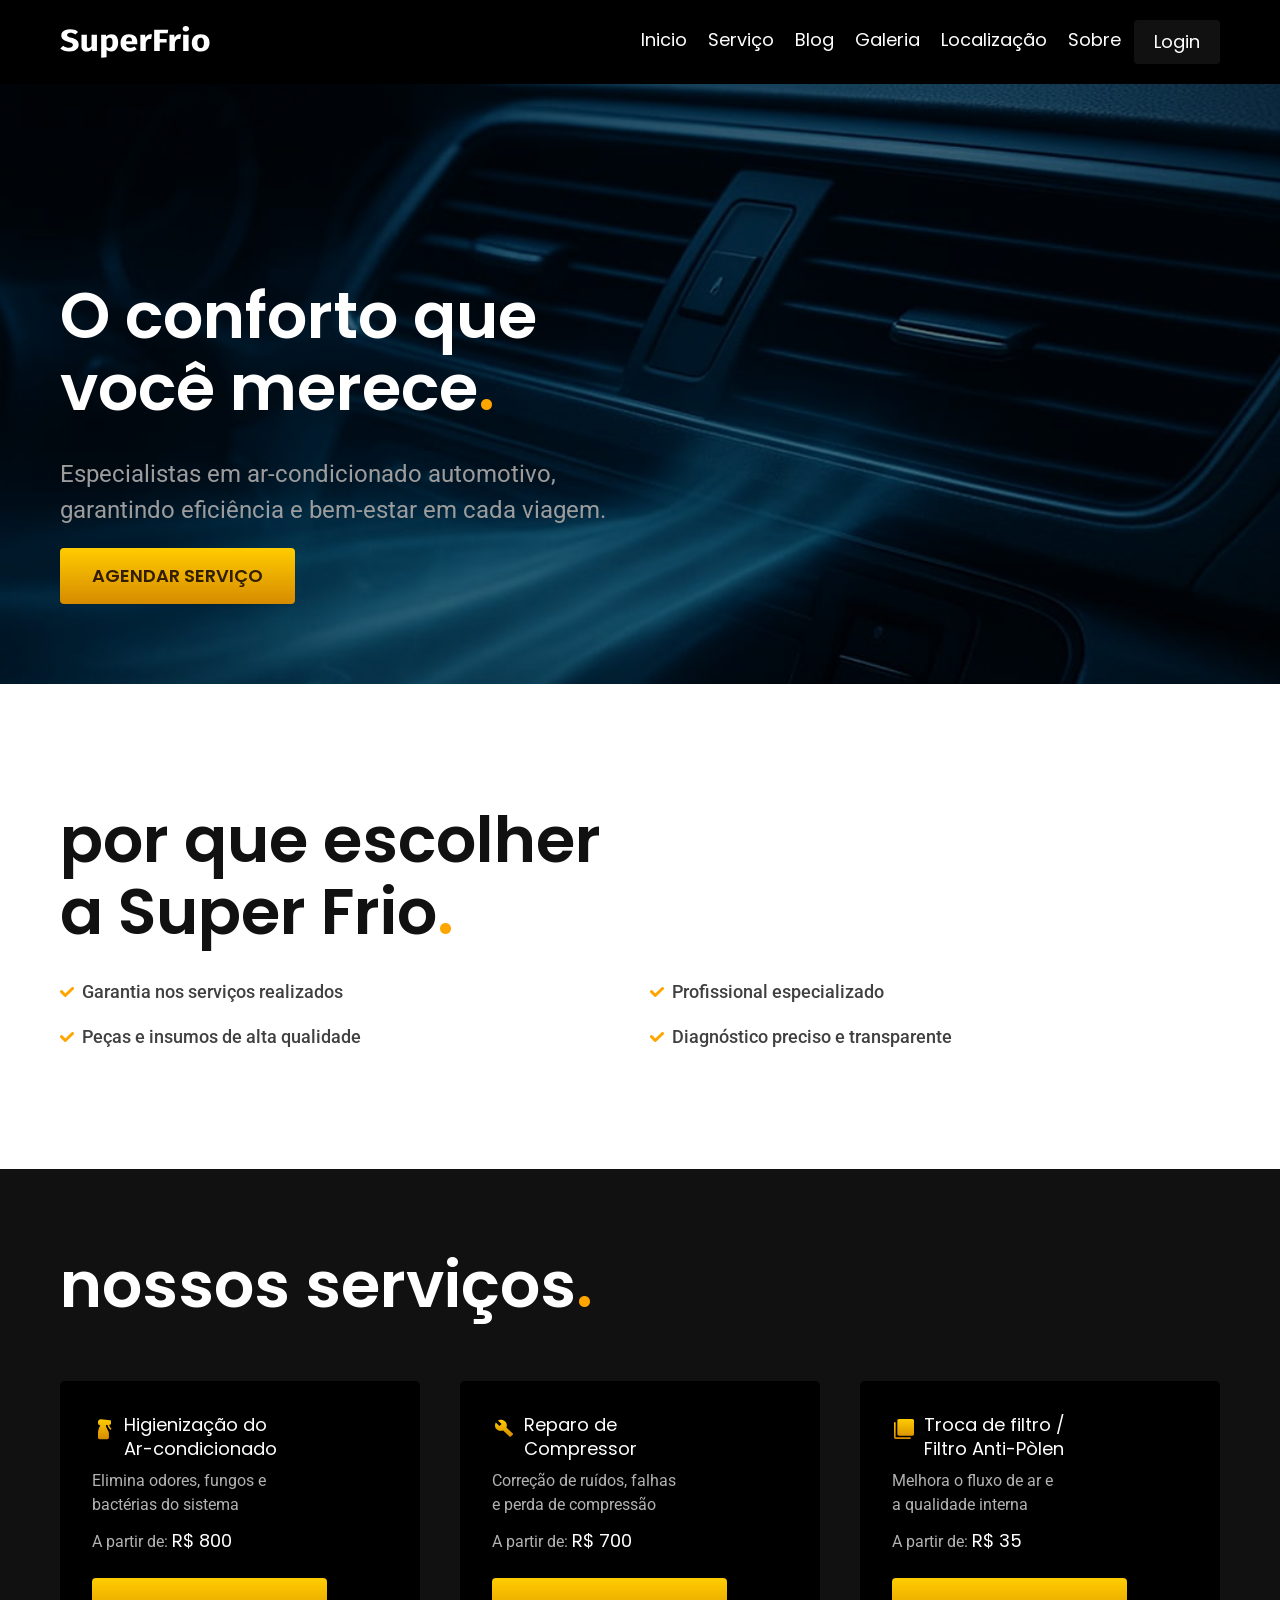
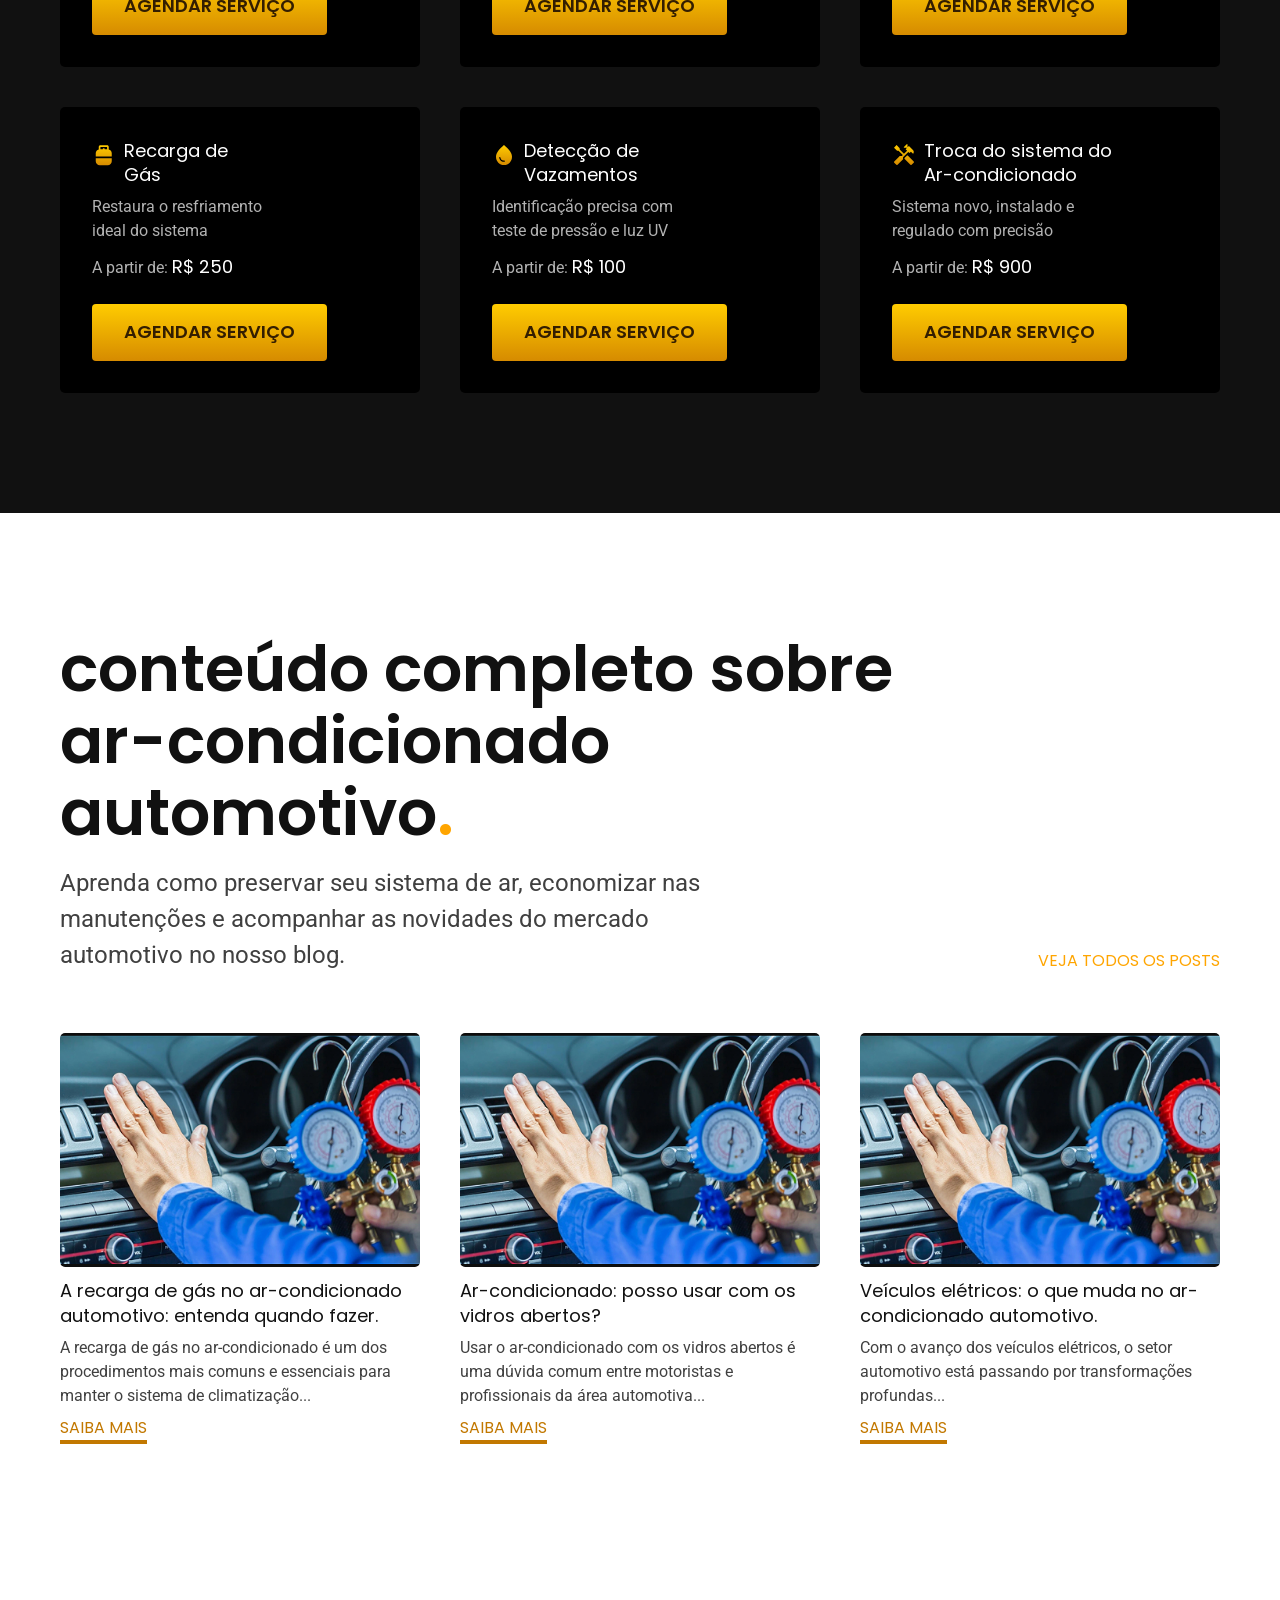
==== index.html @ 693c2d56 "Blog: ajusta layout, destaque e responsividade" ====
<!doctype html>
<html lang="pt-br">
  <head>
    <meta charset="UTF-8" />
    <meta name="viewport" content="width=device-width, initial-scale=1.0" />
    <title>Super Frio</title>
    <meta
      name="description"
      content="Super Frio é especializada em ar-condicionado automotivo em Bacabal. Recarga de gás, manutenção e diagnóstico completo com qualidade e confiança."
    />
    <link rel="stylesheet" href="./css/styles.css" />
    <link rel="preconnect" href="https://fonts.googleapis.com" />
    <link rel="preconnect" href="https://fonts.gstatic.com" crossorigin />
    <link
      href="https://fonts.googleapis.com/css2?family=Poppins:wght@400;600&family=Roboto:ital,wght@0,100..900;1,100..900&display=swap"
      rel="stylesheet"
    />
  </head>
  <body>
    <header class="header-bg">
      <div class="header container">
        <nav class="header-nav" aria-label="primaria">
          <a href="./">
            <img src="./img//icones/SuperFrio.svg" alt="Logo" />
          </a>
          <div class="header-container">
            <button
              id="btnMenu"
              aria-controls="menu"
              aria-expanded="false"
              aria-haspopup="true"
              aria-label="Abrir Menu"
              class="mobileButton cor-0"
            >
              Menu
            </button>
            <ul id="menu" class="header-menu font-1-m cor-0">
              <li><a href="./">Inicio</a></li>
              <li><a href="./servicos.html">Serviço</a></li>
              <li><a href="./blog.html">Blog</a></li>
              <li><a href="./galeria.html">Galeria</a></li>
              <li><a href="./localizacao.html">Localização</a></li>
              <li><a href="./sobre.html">Sobre</a></li>
              <li><a href="./login.html">Login</a></li>
            </ul>
          </div>
        </nav>
      </div>
    </header>

    <main>
      <section class="introducao-bg">
        <div class="introducao container">
          <div class="introducao-conteudo">
            <h1 class="font-1-xxl cor-0">
              O conforto que você merece<span class="cor-p1">.</span>
            </h1>
            <p class="font-2-l cor-6">
              Especialistas em ar-condicionado automotivo, garantindo eficiência
              e bem-estar em cada viagem.
            </p>
            <a class="botao" href="#">Agendar Serviço</a>
          </div>
        </div>
      </section>

      <section class="beneficios-bg" aria-labelledby="beneficios-titulo">
        <div class="beneficios container">
          <div class="titulo-container">
            <h2 id="beneficios-titulo" class="font-1-xxl">
              por que escolher <br />
              a Super Frio<span class="cor-p1">.</span>
            </h2>
          </div>
          <div class="beneficios-container">
            <ul class="beneficios-item font-2-m cor-9">
              <li>Garantia nos serviços realizados</li>
              <li>Profissional especializado</li>
              <li>Peças e insumos de alta qualidade</li>
              <li>Diagnóstico preciso e transparente</li>
            </ul>
          </div>
        </div>
      </section>

      <section class="servico-bg" aria-labelledby="servicos-titulo">
        <div class="container">
          <div class="titulo">
            <h2 id="servicos-titulo" class="font-1-xxl cor-0">
              nossos serviços<span class="cor-p1">.</span>
            </h2>
          </div>
        </div>
        <div class="servico container">
          <article class="servico-item">
            <div class="servico-intro">
              <img
                src="./img//icones/higiene.svg"
                alt="Ícone de Higienização do ar-condicionado"
              />
              <h3 class="font-1-m cor-0">
                Higienização do <br />Ar-condicionado
              </h3>
            </div>
            <ul class="font-2-s cor-5">
              <li>Elimina odores, fungos e <br />bactérias do sistema</li>
              <li>A partir de: <span class="font-1-m cor-0">R$ 800</span></li>
            </ul>
            <a class="botao" href="#">Agendar Serviço</a>
          </article>

          <article class="servico-item">
            <div class="servico-intro">
              <img
                src="./img//icones/reparo.svg"
                alt="Ícone de reparo do ar-condicionado "
              />
              <h3 class="font-1-m cor-0">Reparo de <br />Compressor</h3>
            </div>
            <ul class="font-2-s cor-5">
              <li>Correção de ruídos, falhas <br />e perda de compressão</li>
              <li>A partir de: <span class="font-1-m cor-0">R$ 700</span></li>
            </ul>
            <a class="botao" href="#">Agendar Serviço</a>
          </article>

          <article class="servico-item">
            <div class="servico-intro">
              <img
                src="./img//icones/filtro.svg"
                alt="Ícone troca de filtro do ar-condicionado"
              />
              <h3 class="font-1-m cor-0">
                Troca de filtro / <br />Filtro Anti-Pòlen
              </h3>
            </div>
            <ul class="font-2-s cor-5">
              <li>Melhora o fluxo de ar e <br />a qualidade interna</li>
              <li>A partir de: <span class="font-1-m cor-0">R$ 35</span></li>
            </ul>
            <a class="botao" href="#">Agendar Serviço</a>
          </article>

          <article class="servico-item">
            <div class="servico-intro">
              <img
                src="./img//icones/gas.svg"
                alt="Ícone de recarga do ar-condicionado"
              />
              <h3 class="font-1-m cor-0">Recarga de <br />Gás</h3>
            </div>
            <ul class="font-2-s cor-5">
              <li>Restaura o resfriamento <br />ideal do sistema</li>
              <li>A partir de: <span class="font-1-m cor-0">R$ 250</span></li>
            </ul>
            <a class="botao" href="#">Agendar Serviço</a>
          </article>

          <article class="servico-item">
            <div class="servico-intro">
              <img
                src="./img//icones/contraste.svg"
                alt="Ícone detecção de vazamentos do ar-condicionado"
              />
              <h3 class="font-1-m cor-0">Detecção de <br />Vazamentos</h3>
            </div>
            <ul class="font-2-s cor-5">
              <li>Identificação precisa com <br />teste de pressão e luz UV</li>
              <li>A partir de: <span class="font-1-m cor-0">R$ 100</span></li>
            </ul>
            <a class="botao" href="#">Agendar Serviço</a>
          </article>

          <article class="servico-item">
            <div class="servico-intro">
              <img
                src="./img//icones/sistema.svg"
                alt="Ícone troca de sistema do ar-condicionado"
              />
              <h3 class="font-1-m cor-0">
                Troca do sistema do <br />Ar-condicionado
              </h3>
            </div>
            <ul class="font-2-s cor-5">
              <li>Sistema novo, instalado e <br />regulado com precisão</li>
              <li>A partir de: <span class="font-1-m cor-0">R$ 900</span></li>
            </ul>
            <a class="botao" href="#">Agendar Serviço</a>
          </article>
        </div>
      </section>

      <section class="blog-bg">
        <div class="blog container">
          <header class="blog-header">
            <div>
              <h2 class="font-1-xxl">
                conteúdo completo sobre <br />
                ar-condicionado automotivo<span class="cor-p1">.</span>
              </h2>
              <p class="font-2-l cor-9">
                Aprenda como preservar seu sistema de ar, economizar nas
                manutenções e acompanhar as novidades do mercado automotivo no
                nosso blog.
              </p>
            </div>
            <a href="./blog.html" class="font-1-s blog-link cor-p1">
              veja todos os posts
            </a>
          </header>

          <div class="blog-lista">
            <article class="blog-item">
              <img
                src="./img//recarga-gas.jpg"
                alt="Recarga de gás no ar-condicionado automotivo"
              />
              <div class="blog-item-conteudo">
                <h3 class="font-1-m">
                  A recarga de gás no ar-condicionado automotivo: entenda quando
                  fazer.
                </h3>
                <p class="font-2-s cor-9">
                  A recarga de gás no ar-condicionado é um dos procedimentos
                  mais comuns e essenciais para manter o sistema de
                  climatização...
                </p>
                <a href="#" class="blog-saiba link">Saiba mais</a>
              </div>
            </article>

            <article class="blog-item">
              <img
                src="./img//recarga-gas.jpg"
                alt="Recarga de gás no ar-condicionado automotivo"
              />
              <div class="blog-item-conteudo">
                <h3 class="font-1-m">
                  Ar-condicionado: posso usar com os vidros abertos?
                </h3>
                <p class="font-2-s cor-9">
                  Usar o ar-condicionado com os vidros abertos é uma dúvida
                  comum entre motoristas e profissionais da área automotiva...
                </p>
                <a href="#" class="blog-saiba link">Saiba mais</a>
              </div>
            </article>
            <article class="blog-item blog-item-destaque">
              <img
                src="./img//recarga-gas.jpg"
                alt="Recarga de gás no ar-condicionado automotivo"
              />
              <div class="blog-item-conteudo">
                <h3 class="font-1-m">
                  Veículos elétricos: o que muda no ar-condicionado automotivo.
                </h3>
                <p class="font-2-s cor-9">
                  Com o avanço dos veículos elétricos, o setor automotivo está
                  passando por transformações profundas...
                </p>
                <a href="#" class="blog-saiba link">Saiba mais</a>
              </div>
            </article>
          </div>
        </div>
      </section>
    </main>

    <script src="./js/script.js"></script>
  </body>
</html>
---- css/styles.css ----
@import "./global/global.css";
@import "./utilidades/tipografia.css";
@import "./utilidades/cores.css";

@import "./global/header.css";

/* Utilidades */
@import "./utilidades/componentes.css";

/* Hone */
@import "./home/introducao.css";
@import "./home/beneficios.css";
@import "./home/servicos.css";
@import "./home/blog.css";
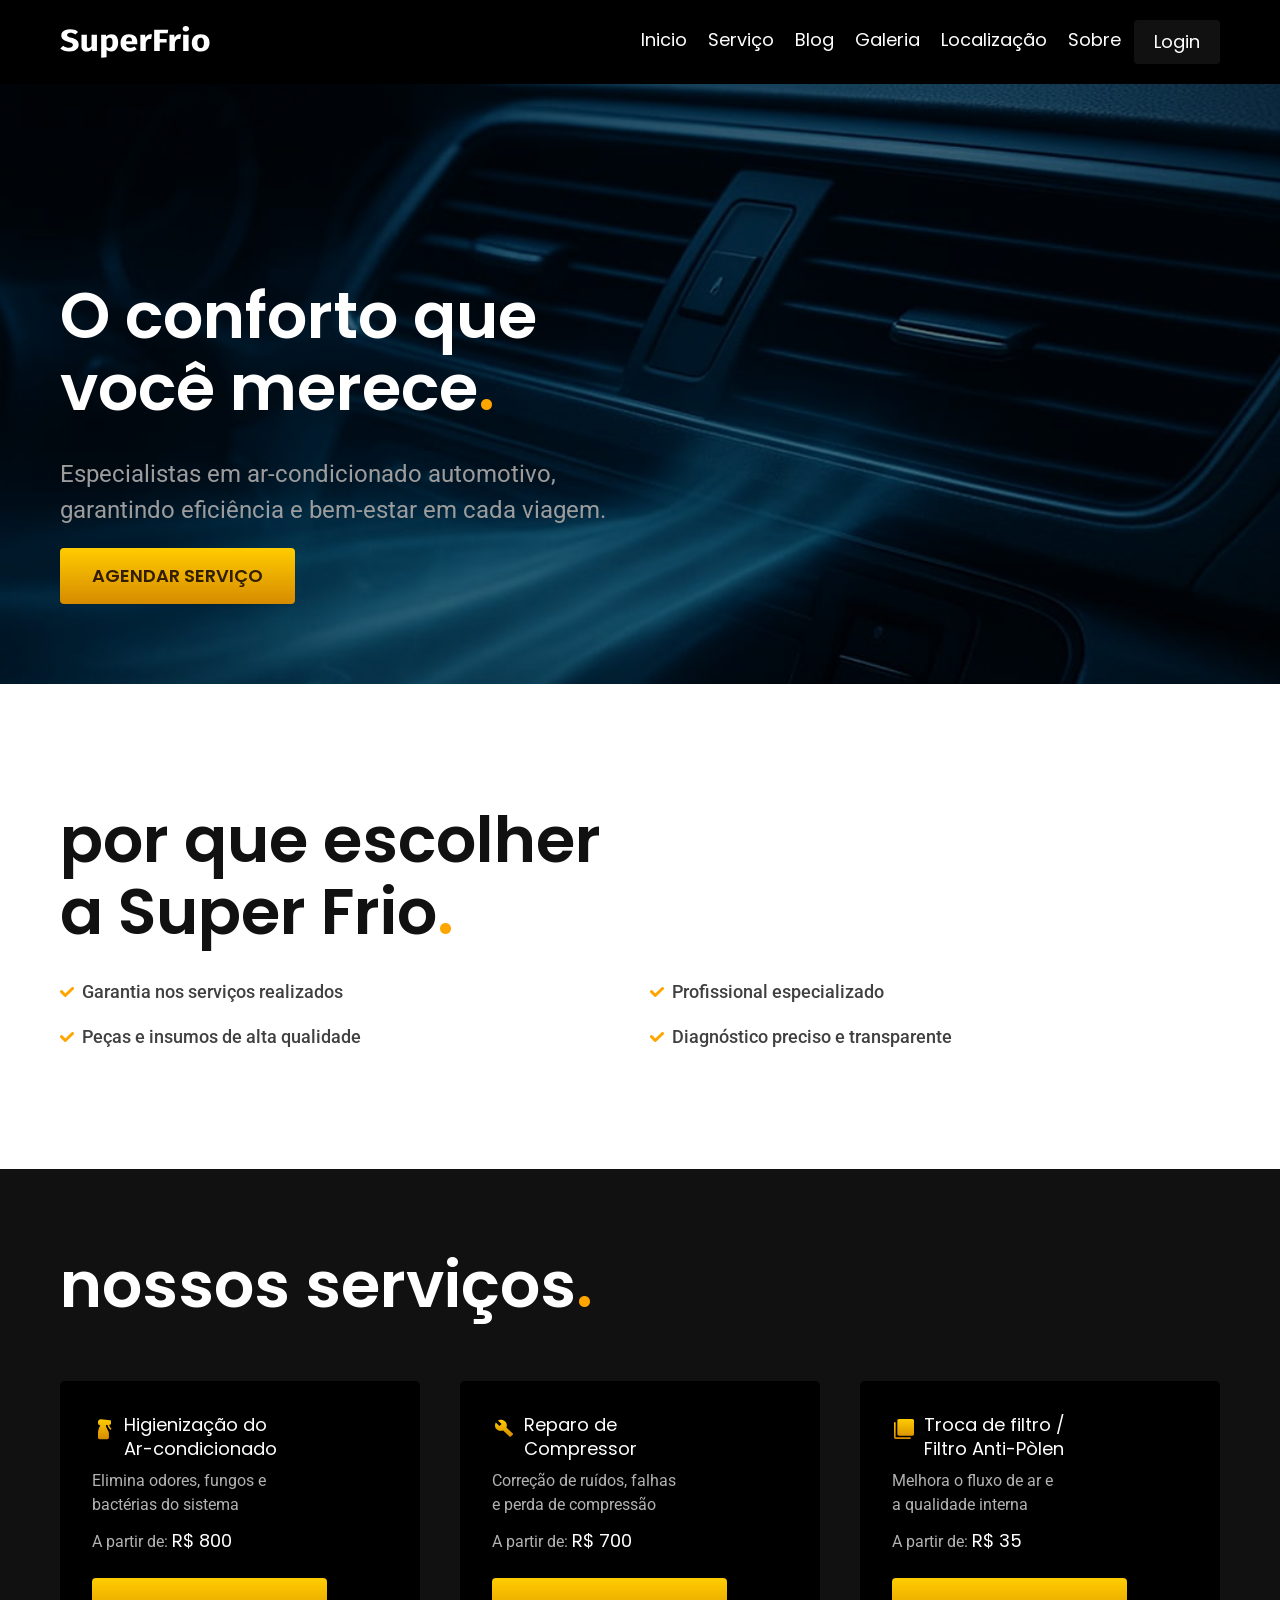
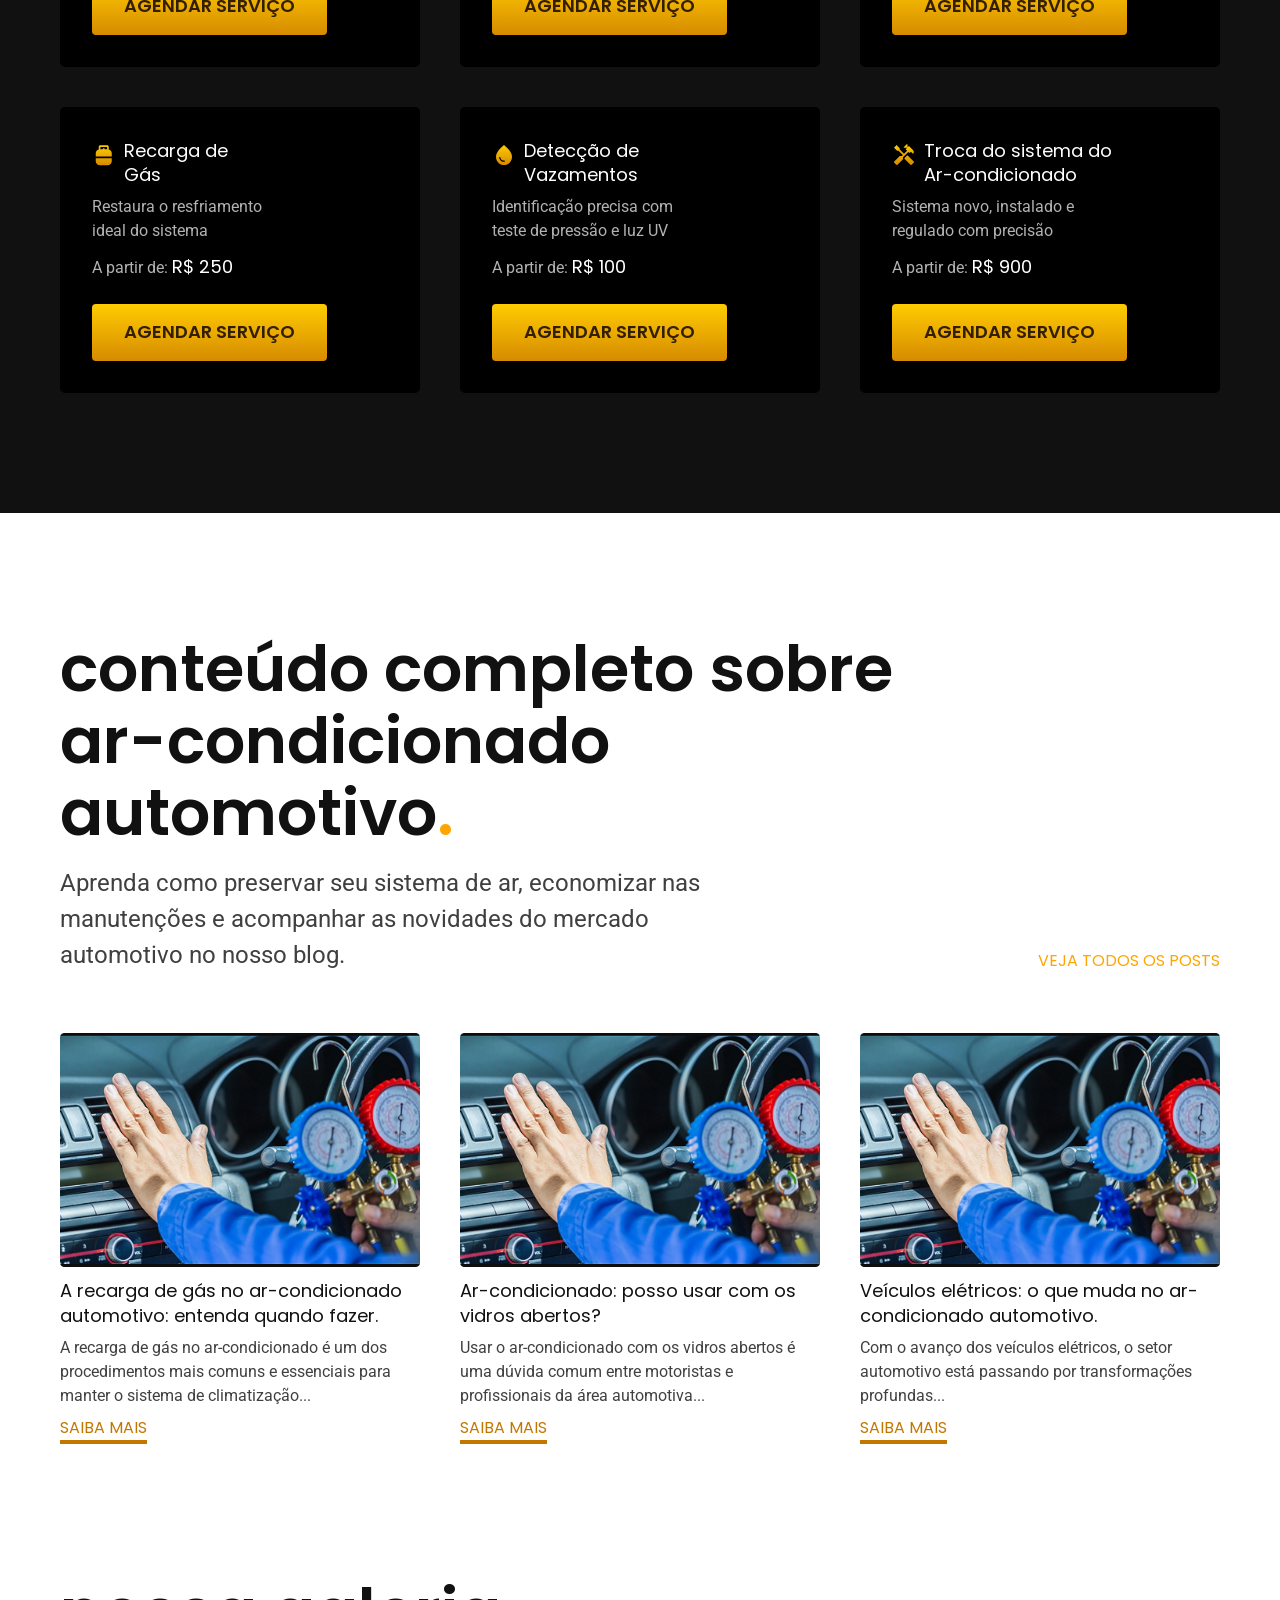
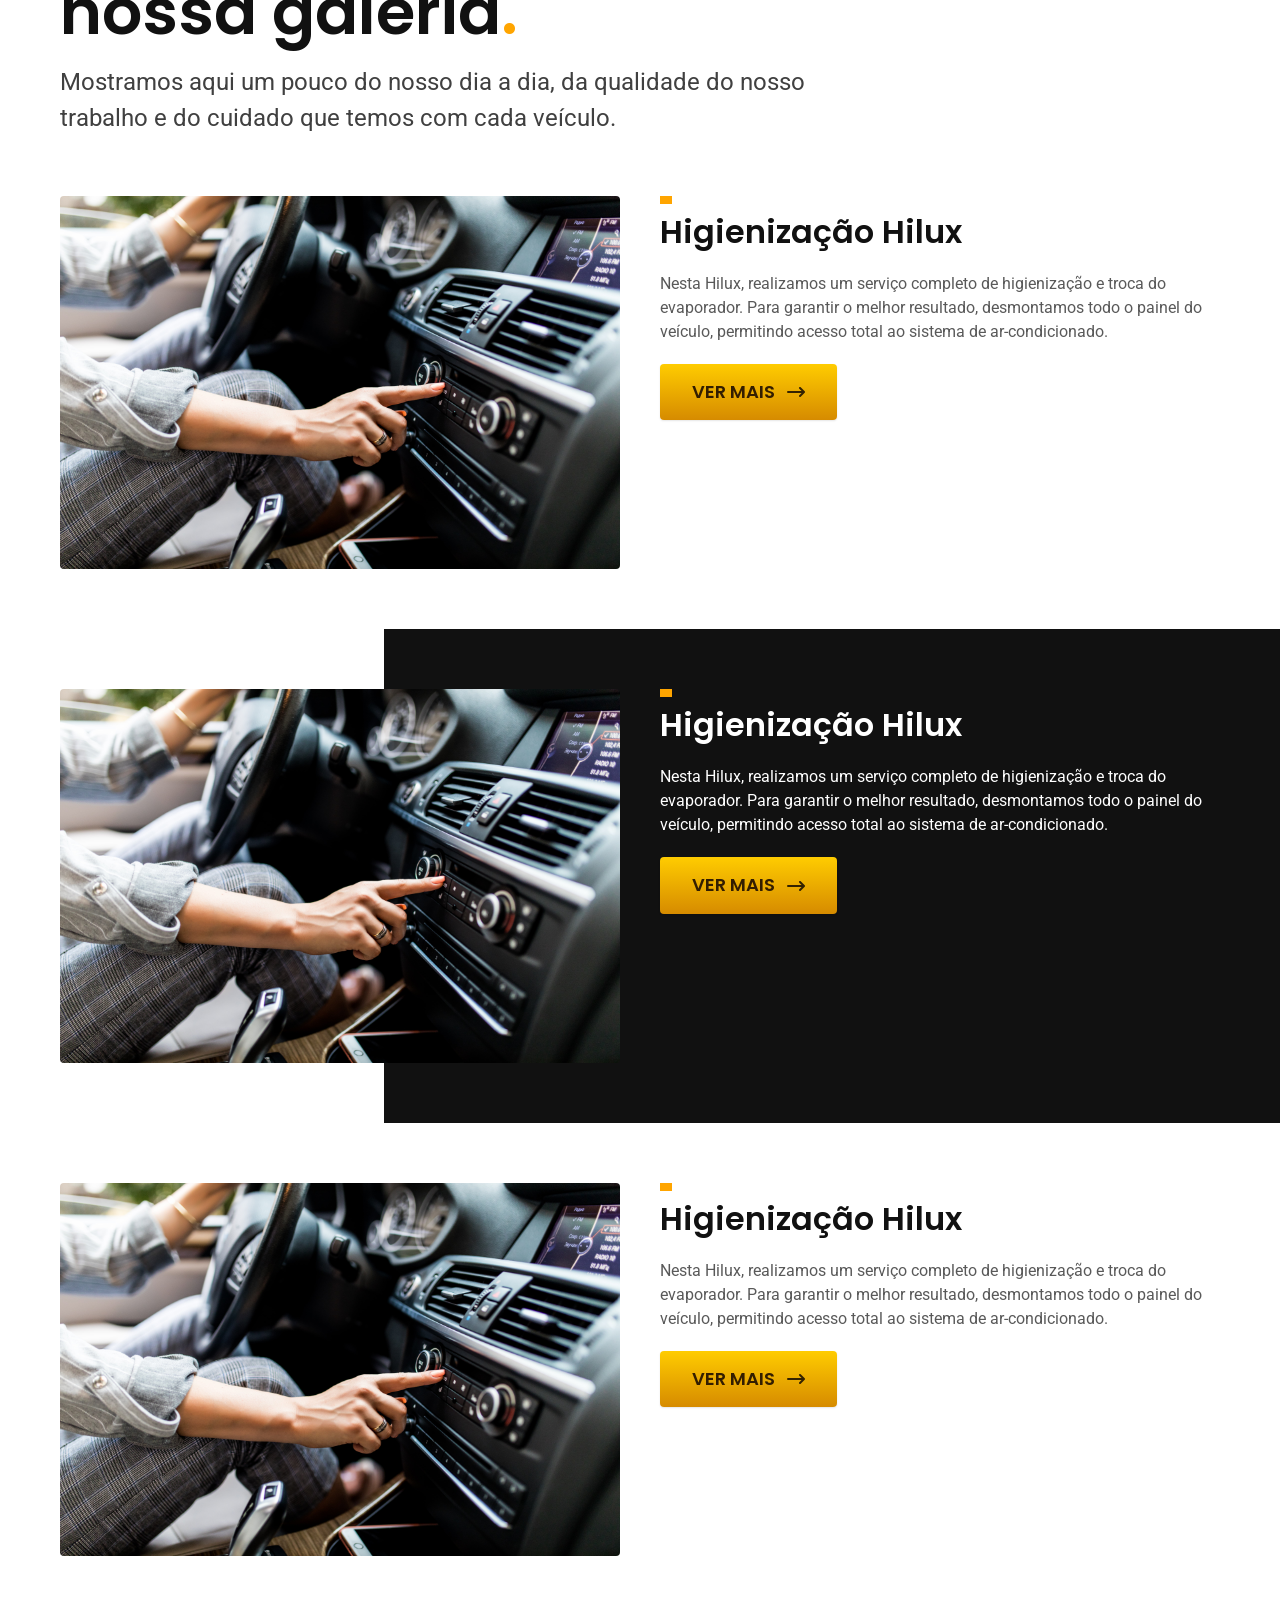
==== commit 2c97c041: "Refatura estilos globais e adiciona galeria com imagens" ====
--- a/index.html
+++ b/index.html
@@ -190,11 +190,11 @@
         </div>
       </section>
 
-      <section class="blog-bg">
+      <section class="blog-bg" aria-labelledby="blog-titulo">
         <div class="blog container">
           <header class="blog-header">
             <div>
-              <h2 class="font-1-xxl">
+              <h2 id="blog-titulo" class="font-1-xxl">
                 conteúdo completo sobre <br />
                 ar-condicionado automotivo<span class="cor-p1">.</span>
               </h2>
@@ -264,6 +264,74 @@
           </div>
         </div>
       </section>
+
+      <section aria-labelledby="galeria-titulo">
+        <header class="galeria-header container">
+          <div>
+            <h1 id="galeria-titulo" class="font-1-xxl">
+              nossa galeria<pan class="cor-p1">.</pan>
+            </h1>
+            <p class="font-2-l cor-9">
+              Mostramos aqui um pouco do nosso dia a dia, da qualidade do nosso
+              <br />
+              trabalho e do cuidado que temos com cada veículo.
+            </p>
+          </div>
+        </header>
+
+        <div class="galeria container">
+          <div class="galeria-imagem">
+            <img src="./img/painel.jpg" alt="" />
+          </div>
+
+          <div class="galeria-conteudo">
+            <h2 class="font-1-xl">Higienização Hilux</h2>
+            <p class="font-2-s cor-8">
+              Nesta Hilux, realizamos um serviço completo de higienização e
+              troca do evaporador. Para garantir o melhor resultado, desmontamos
+              todo o painel do veículo, permitindo acesso total ao sistema de
+              ar-condicionado.
+            </p>
+            <a href="./galeria-fotos" class="botao seta">ver mais</a>
+          </div>
+        </div>
+
+        <div class="galeria-bg">
+          <div class="galeria container">
+            <div class="galeria-imagem">
+              <img src="./img/painel.jpg" alt="" />
+            </div>
+
+            <div class="galeria-conteudo">
+              <h2 class="font-1-xl cor-0">Higienização Hilux</h2>
+              <p class="font-2-s cor-0">
+                Nesta Hilux, realizamos um serviço completo de higienização e
+                troca do evaporador. Para garantir o melhor resultado,
+                desmontamos todo o painel do veículo, permitindo acesso total ao
+                sistema de ar-condicionado.
+              </p>
+              <a href="./galeria-fotos" class="botao seta">ver mais</a>
+            </div>
+          </div>
+        </div>
+
+        <div class="galeria container">
+          <div class="galeria-imagem">
+            <img src="./img/painel.jpg" alt="" />
+          </div>
+
+          <div class="galeria-conteudo">
+            <h2 class="font-1-xl">Higienização Hilux</h2>
+            <p class="font-2-s cor-8">
+              Nesta Hilux, realizamos um serviço completo de higienização e
+              troca do evaporador. Para garantir o melhor resultado, desmontamos
+              todo o painel do veículo, permitindo acesso total ao sistema de
+              ar-condicionado.
+            </p>
+            <a href="./galeria-fotos" class="botao seta">ver mais</a>
+          </div>
+        </div>
+      </section>
     </main>
 
     <script src="./js/script.js"></script>
--- a/css/styles.css
+++ b/css/styles.css
@@ -12,3 +12,4 @@
 @import "./home/beneficios.css";
 @import "./home/servicos.css";
 @import "./home/blog.css";
+@import "./home/galeria.css";
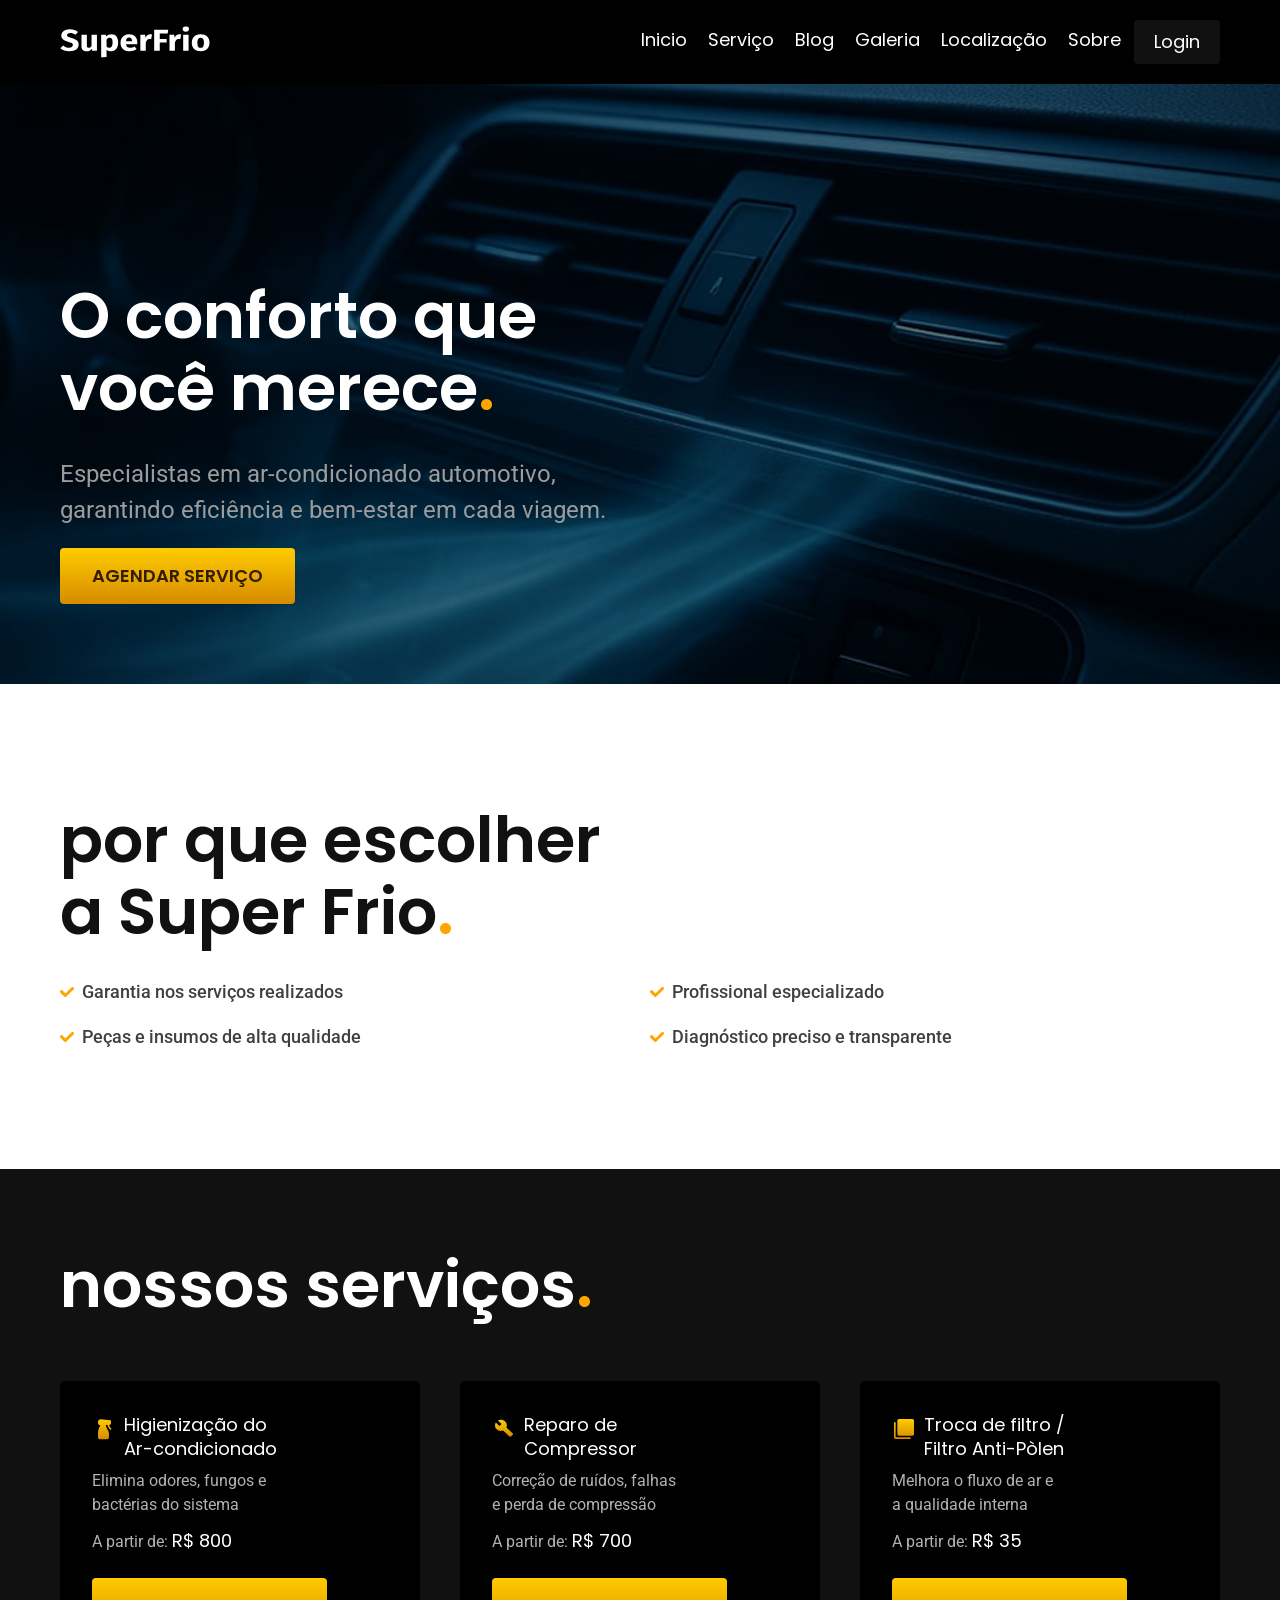
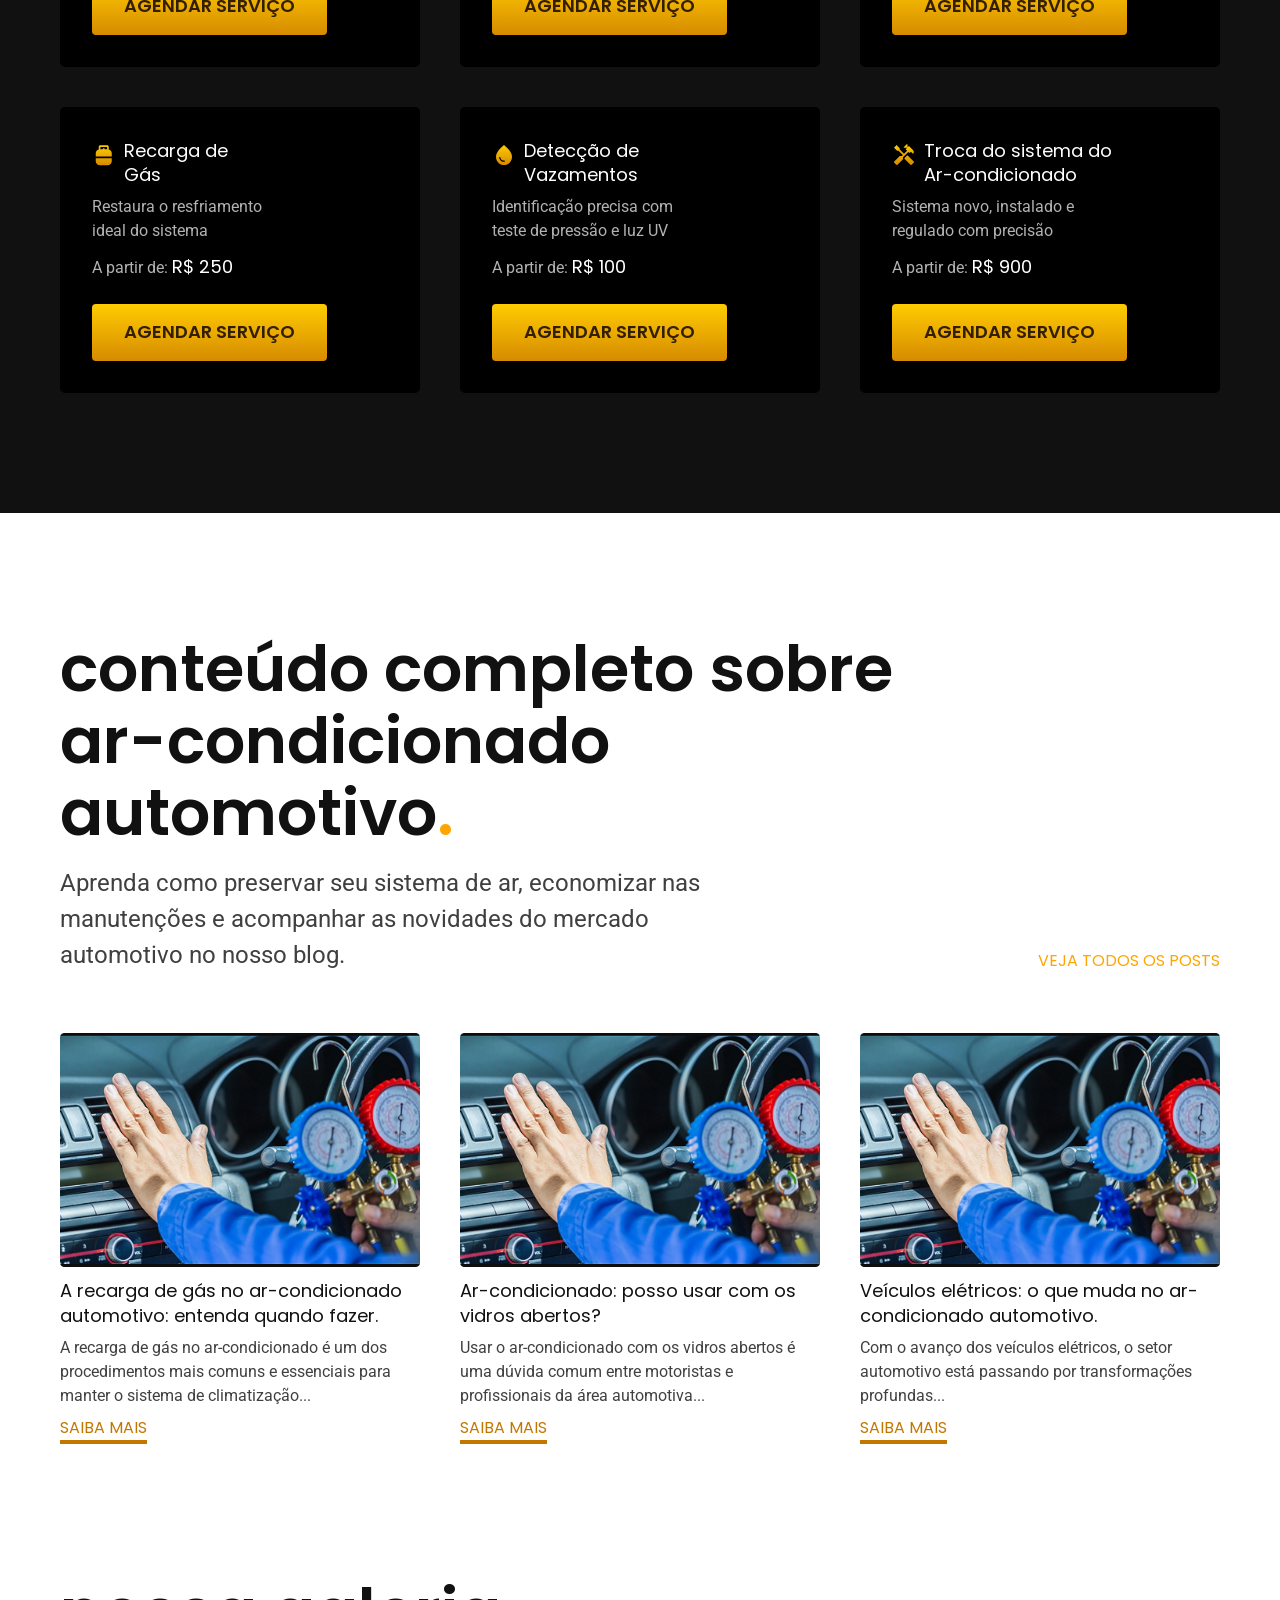
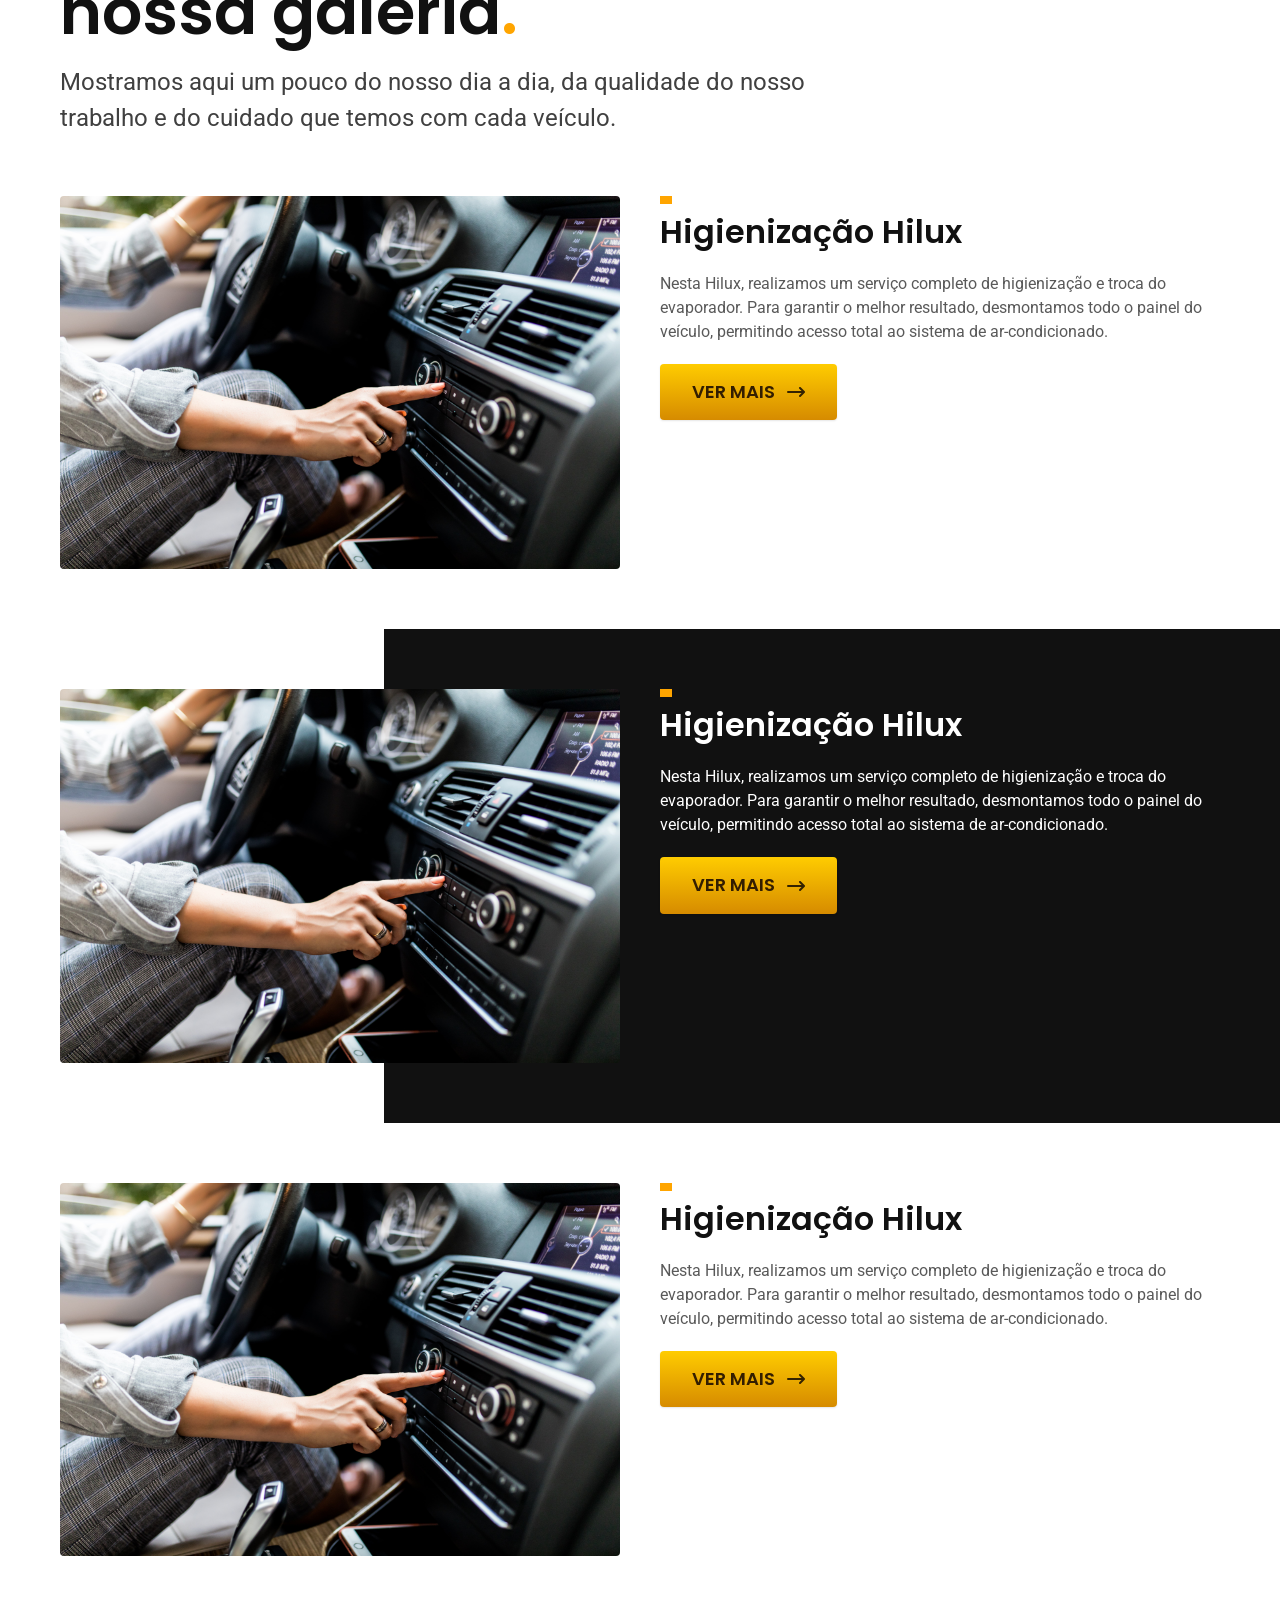
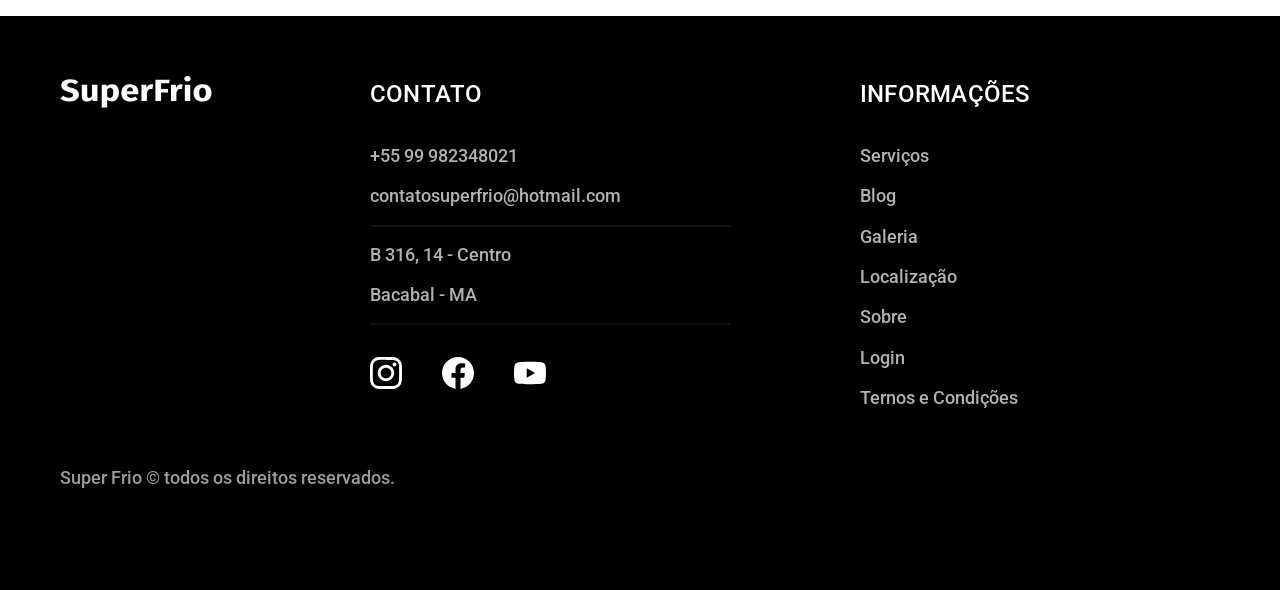
==== commit 11496edf: "Adiciona footer e atualiza icones e estilos" ====
--- a/index.html
+++ b/index.html
@@ -21,7 +21,7 @@
       <div class="header container">
         <nav class="header-nav" aria-label="primaria">
           <a href="./">
-            <img src="./img//icones/SuperFrio.svg" alt="Logo" />
+            <img src="./img/SuperFrio.svg" width="152" height="32" alt="Logo" />
           </a>
           <div class="header-container">
             <button
@@ -334,6 +334,70 @@
       </section>
     </main>
 
+    <footer class="footer-bg">
+      <div class="footer container">
+        <img
+          src="./img/SuperFrio.svg"
+          width="152"
+          height="32"
+          alt="Super Frio"
+        />
+        <div class="footer-contato">
+          <h3 class="font-2-l-b cor-0">Contato</h3>
+          <ul class="font-2-m cor-5">
+            <li><a href="tel:+55 99 982348021">+55 99 982348021</a></li>
+            <li>
+              <a href="mailto:contatosuperfrio@hotmail.com"
+                >contatosuperfrio@hotmail.com</a
+              >
+            </li>
+            <li>B 316, 14 - Centro</li>
+            <li>Bacabal - MA</li>
+          </ul>
+
+          <div class="footer-redes">
+            <a href="./">
+              <img
+                src="./img/icones/instagram.svg"
+                width="32"
+                height="32"
+                alt="Instagram"
+            /></a>
+            <a href="./">
+              <img
+                src="./img/icones/facebook.svg"
+                width="32"
+                height="32"
+                alt="Facebook"
+            /></a>
+            <a href="./">
+              <img
+                src="./img/icones/youtube.svg"
+                width="32"
+                height="32"
+                alt="Youtube"
+            /></a>
+          </div>
+        </div>
+
+        <div class="footer-informacoes">
+          <h3 class="font-2-l-b cor-0">Informações</h3>
+          <ul class="font-2-m cor-5">
+            <li><a href="">Serviços</a></li>
+            <li><a href="">Blog</a></li>
+            <li><a href="">Galeria</a></li>
+            <li><a href="./localizacao.html">Localização</a></li>
+            <li><a href="./sobre.html">Sobre</a></li>
+            <li><a href="./login.html">Login</a></li>
+            <li><a href="./ternos.html">Ternos e Condições</a></li>
+          </ul>
+        </div>
+        <p class="footer-copy font-2-m cor-6">
+          Super Frio © todos os direitos reservados.
+        </p>
+      </div>
+    </footer>
+
     <script src="./js/script.js"></script>
   </body>
 </html>
--- a/css/styles.css
+++ b/css/styles.css
@@ -3,6 +3,7 @@
 @import "./utilidades/cores.css";
 
 @import "./global/header.css";
+@import "./global/footer.css";
 
 /* Utilidades */
 @import "./utilidades/componentes.css";
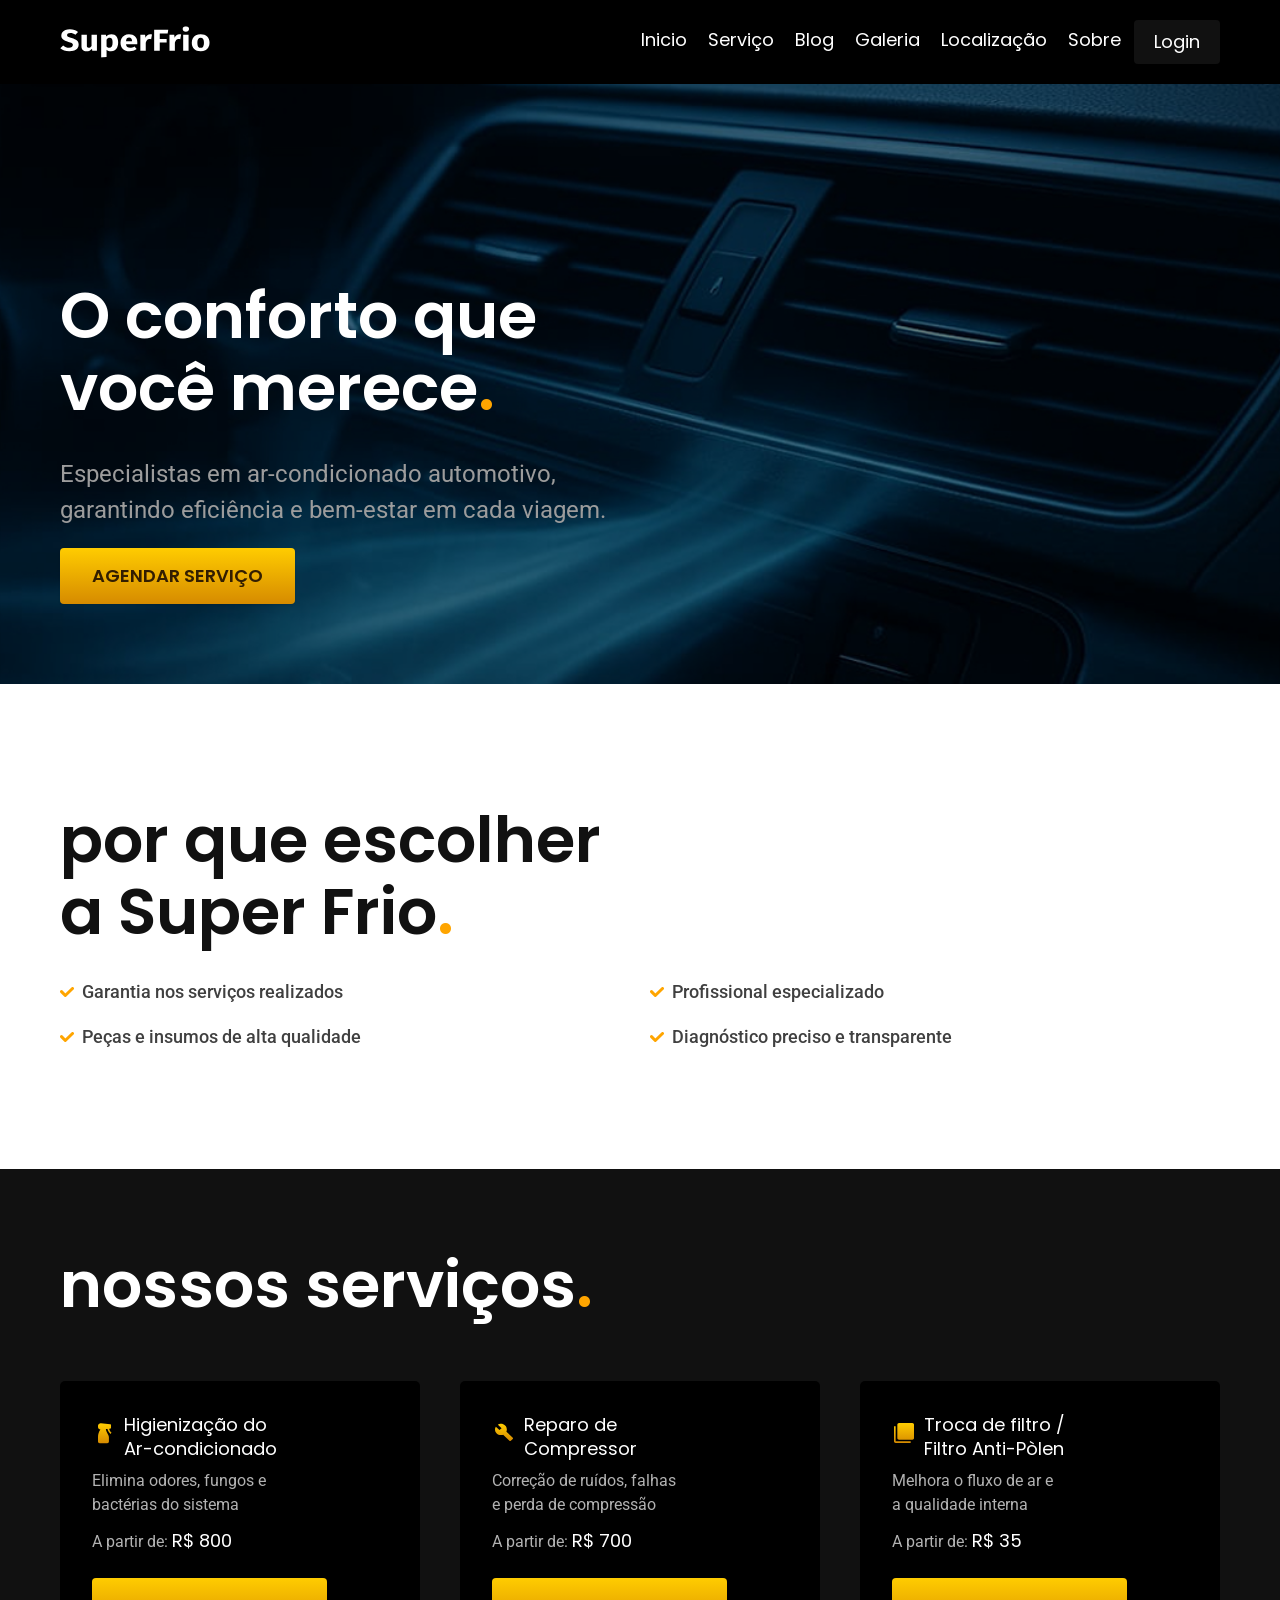
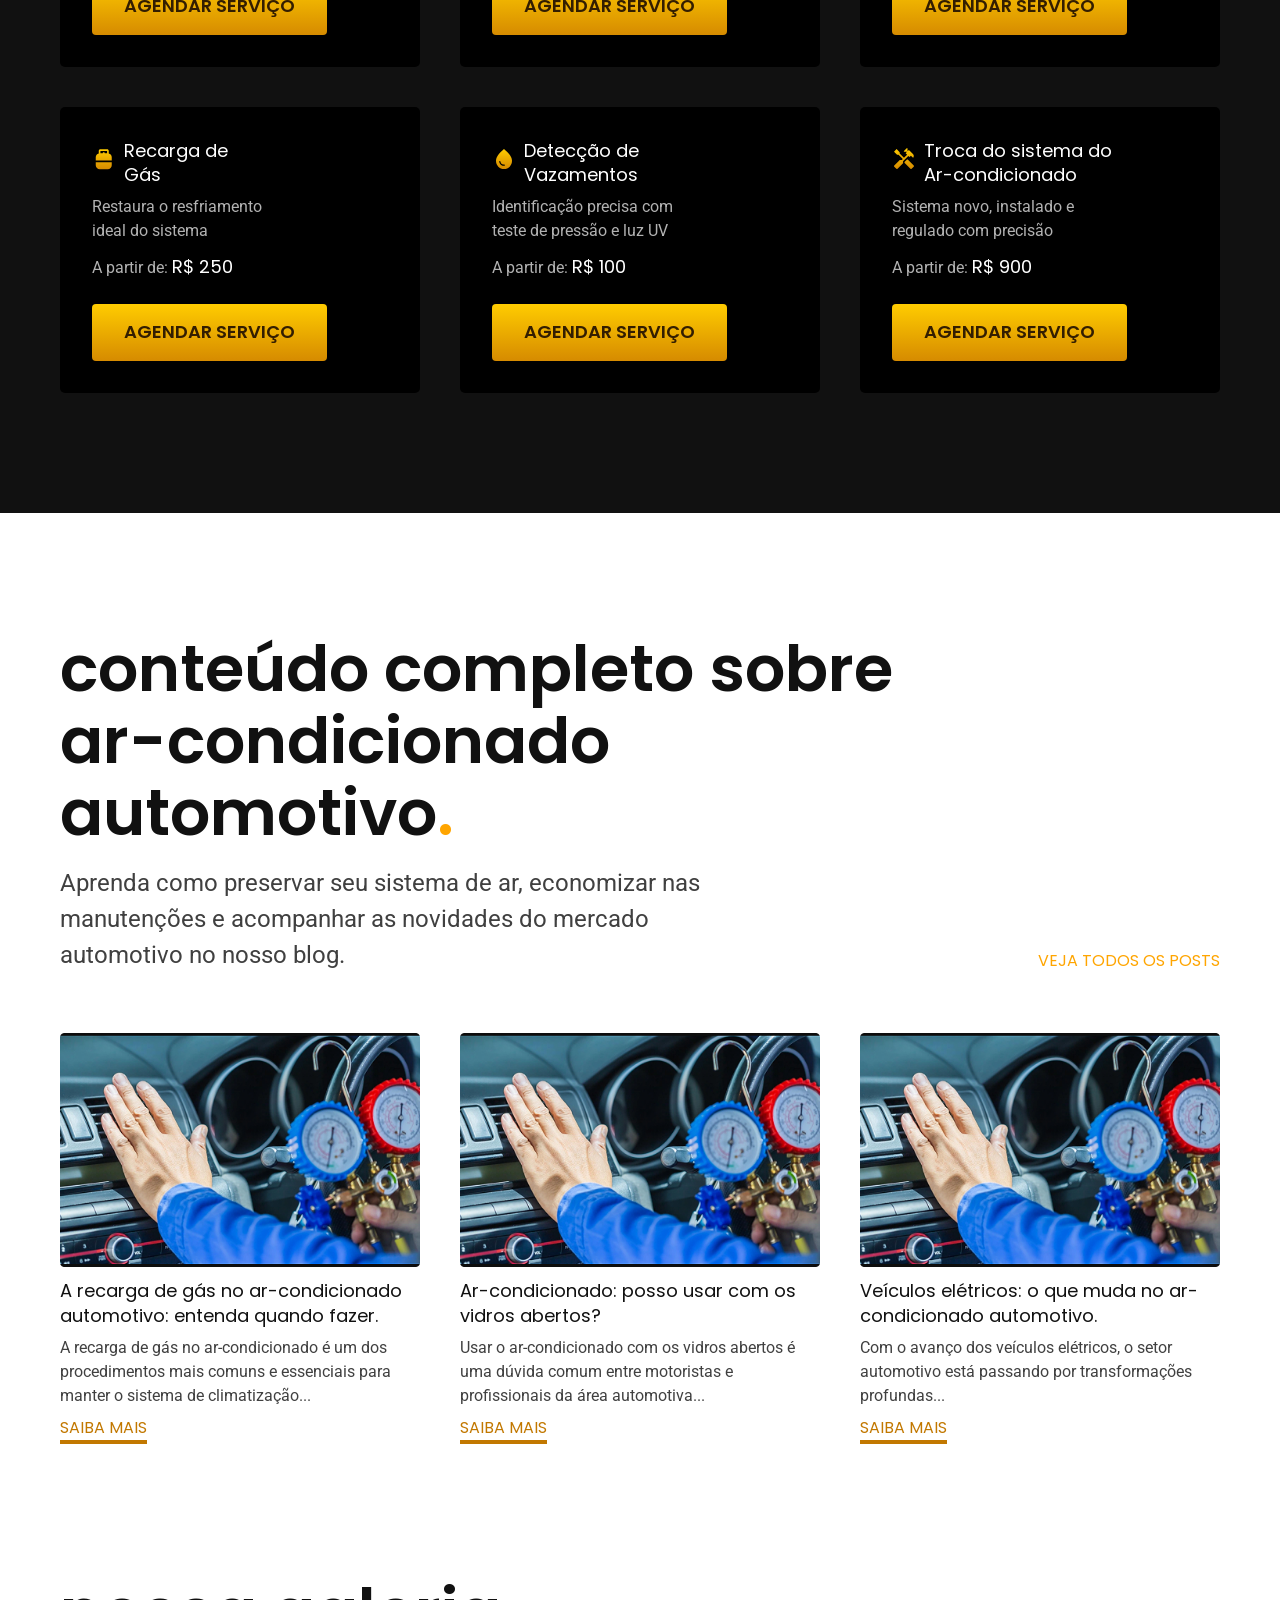
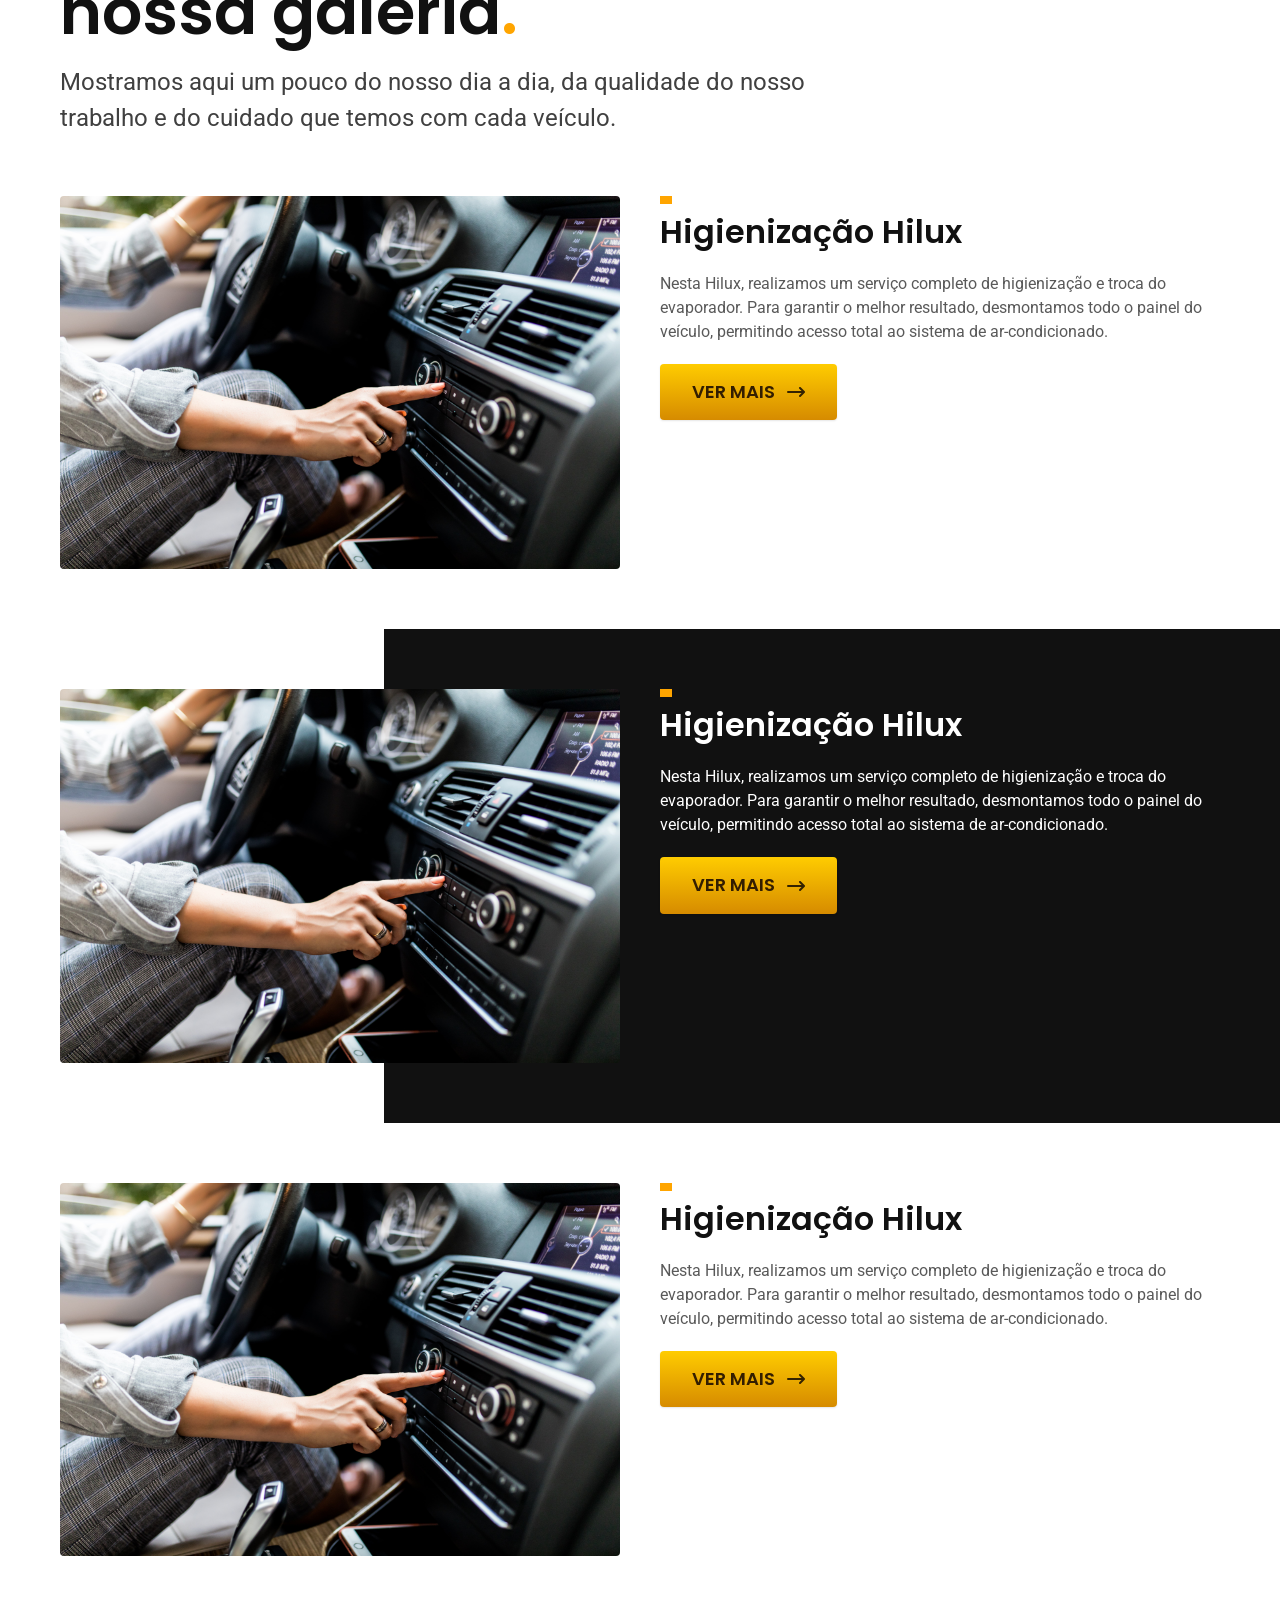
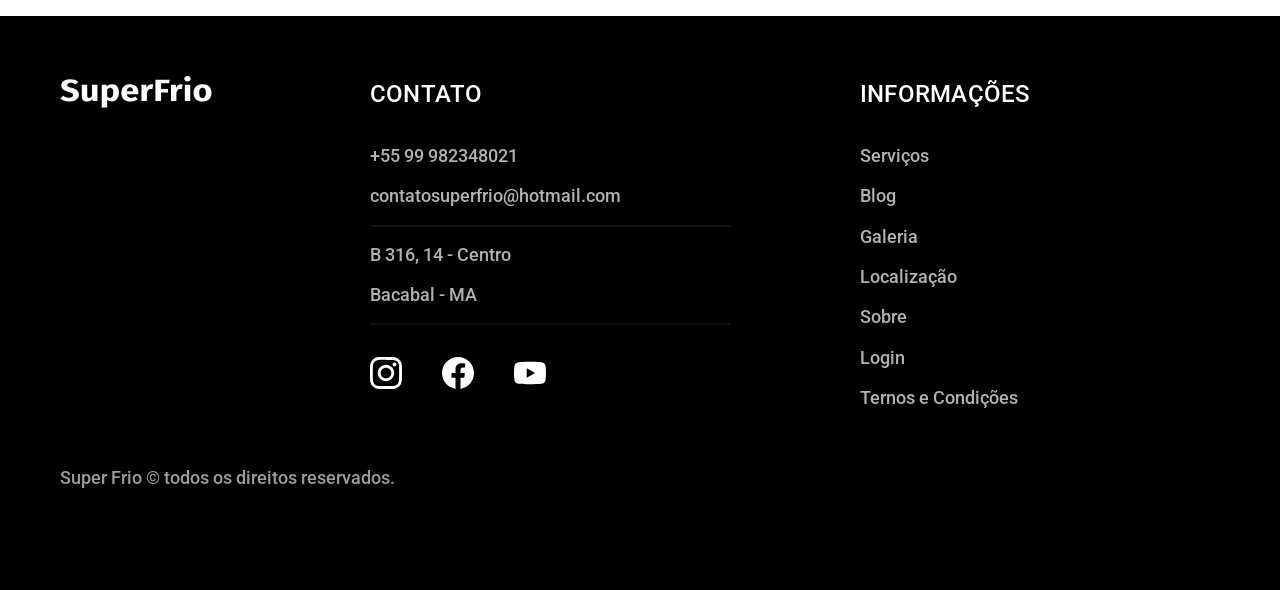
==== commit aafcbb38: "Atualiza icone de reparo e ajusta index.html" ====
--- a/index.html
+++ b/index.html
@@ -96,6 +96,8 @@
             <div class="servico-intro">
               <img
                 src="./img//icones/higiene.svg"
+                width="32"
+                height="32"
                 alt="Ícone de Higienização do ar-condicionado"
               />
               <h3 class="font-1-m cor-0">
@@ -113,6 +115,8 @@
             <div class="servico-intro">
               <img
                 src="./img//icones/reparo.svg"
+                width="32"
+                height="32"
                 alt="Ícone de reparo do ar-condicionado "
               />
               <h3 class="font-1-m cor-0">Reparo de <br />Compressor</h3>
@@ -128,6 +132,8 @@
             <div class="servico-intro">
               <img
                 src="./img//icones/filtro.svg"
+                width="32"
+                height="32"
                 alt="Ícone troca de filtro do ar-condicionado"
               />
               <h3 class="font-1-m cor-0">
@@ -145,6 +151,8 @@
             <div class="servico-intro">
               <img
                 src="./img//icones/gas.svg"
+                width="32"
+                height="32"
                 alt="Ícone de recarga do ar-condicionado"
               />
               <h3 class="font-1-m cor-0">Recarga de <br />Gás</h3>
@@ -160,6 +168,8 @@
             <div class="servico-intro">
               <img
                 src="./img//icones/contraste.svg"
+                width="32"
+                height="32"
                 alt="Ícone detecção de vazamentos do ar-condicionado"
               />
               <h3 class="font-1-m cor-0">Detecção de <br />Vazamentos</h3>
@@ -175,6 +185,8 @@
             <div class="servico-intro">
               <img
                 src="./img//icones/sistema.svg"
+                width="32"
+                height="32"
                 alt="Ícone troca de sistema do ar-condicionado"
               />
               <h3 class="font-1-m cor-0">
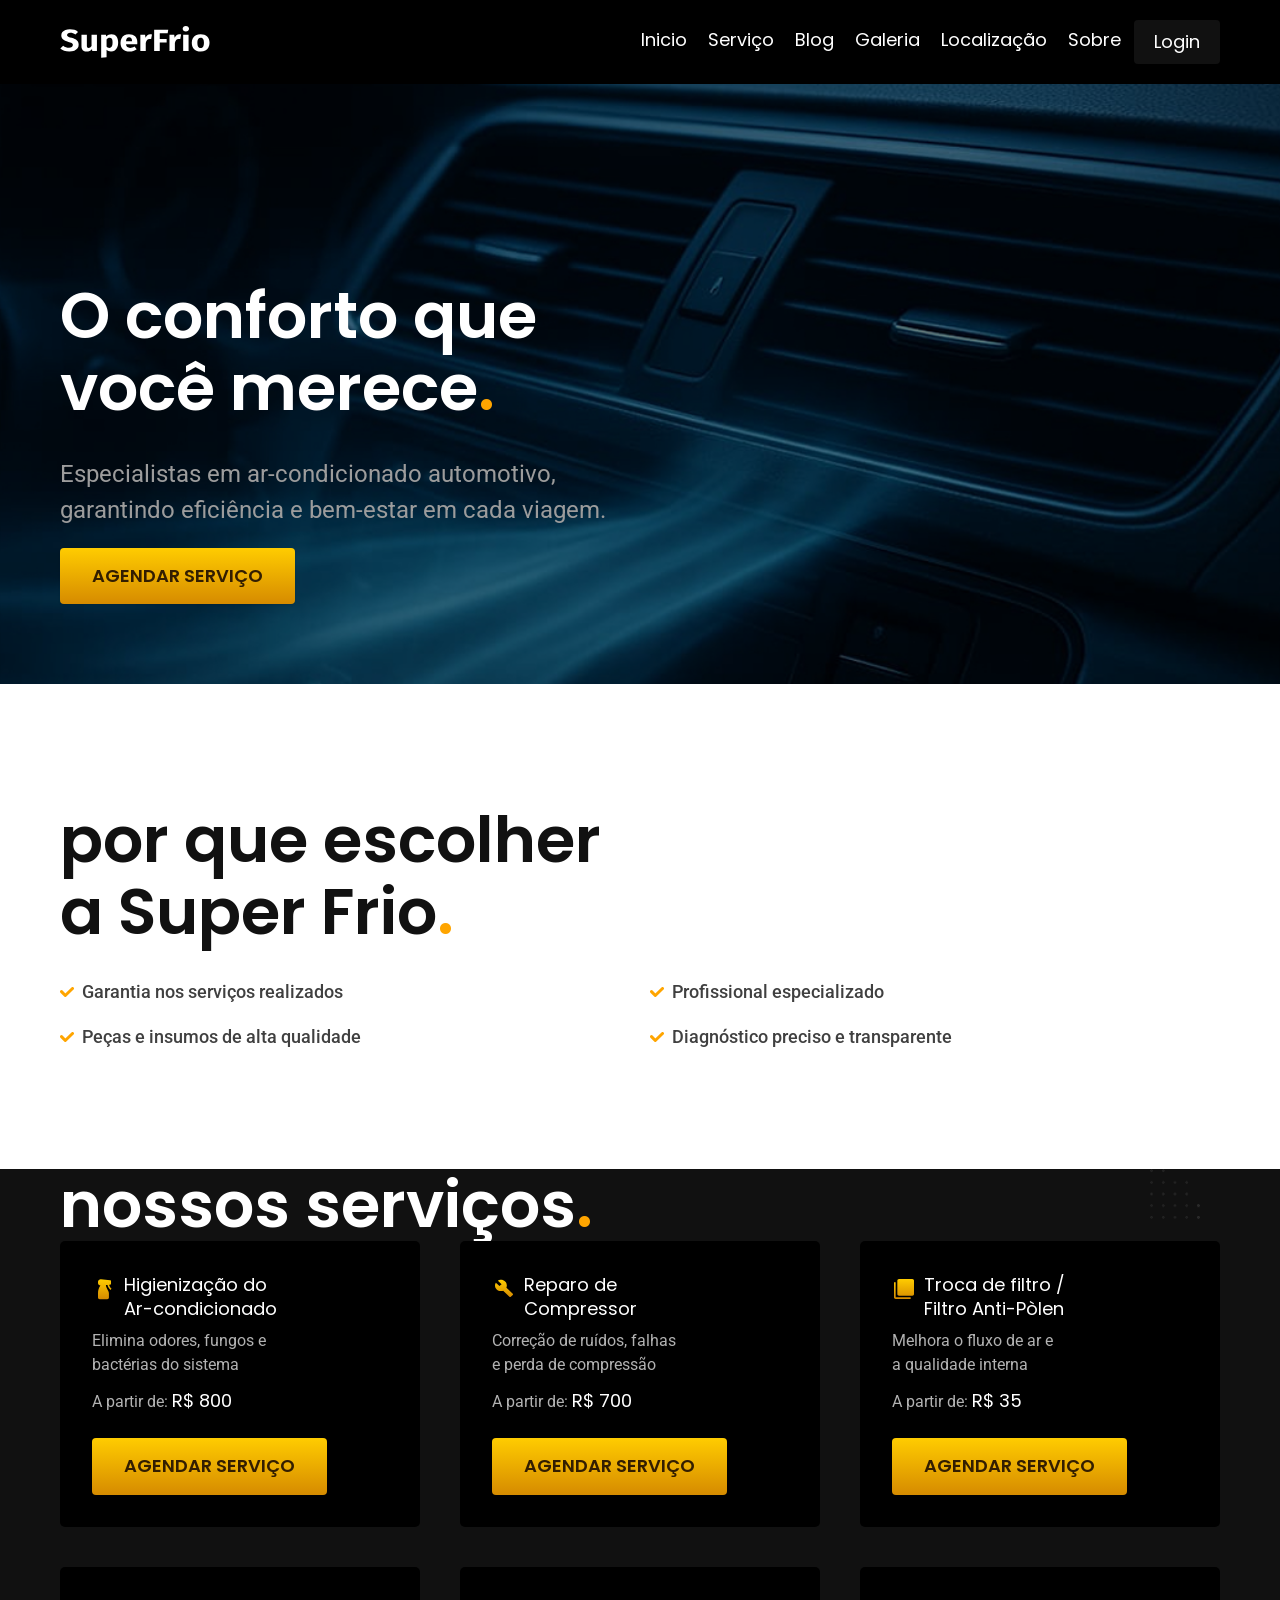
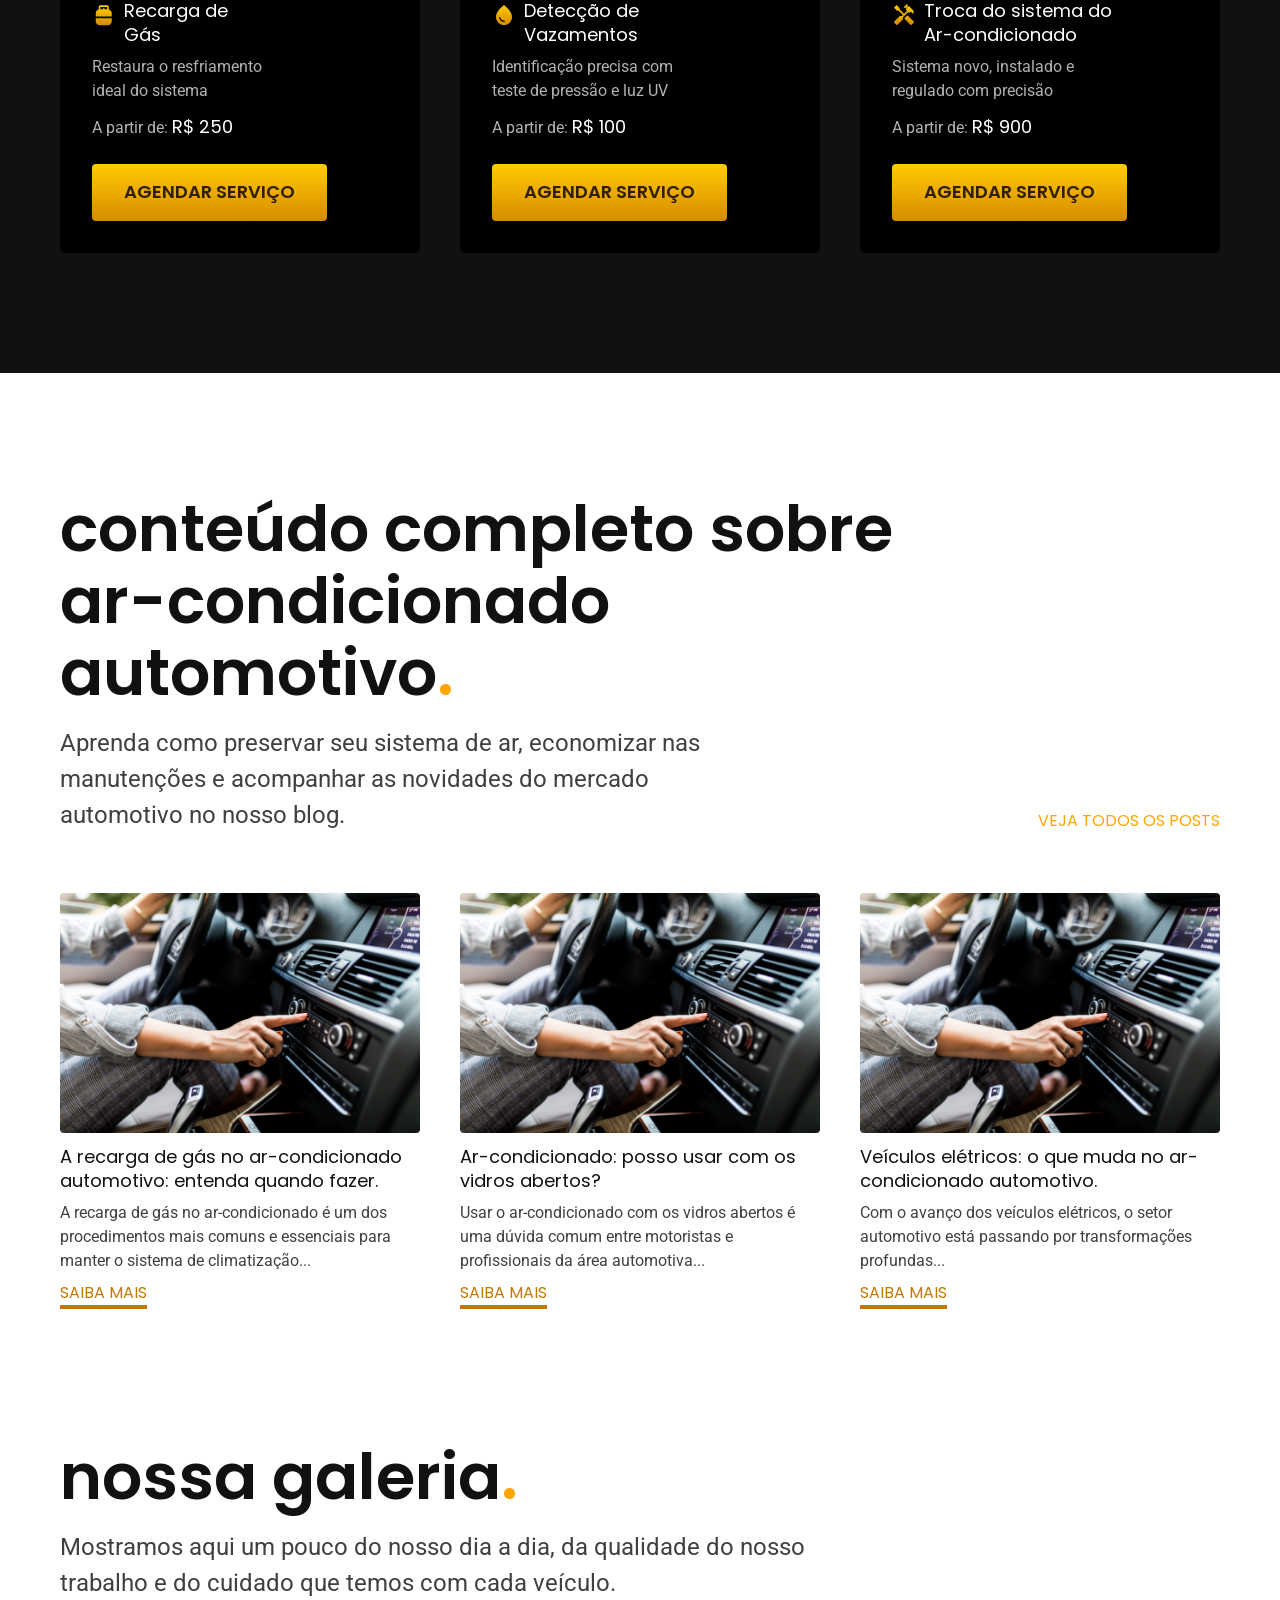
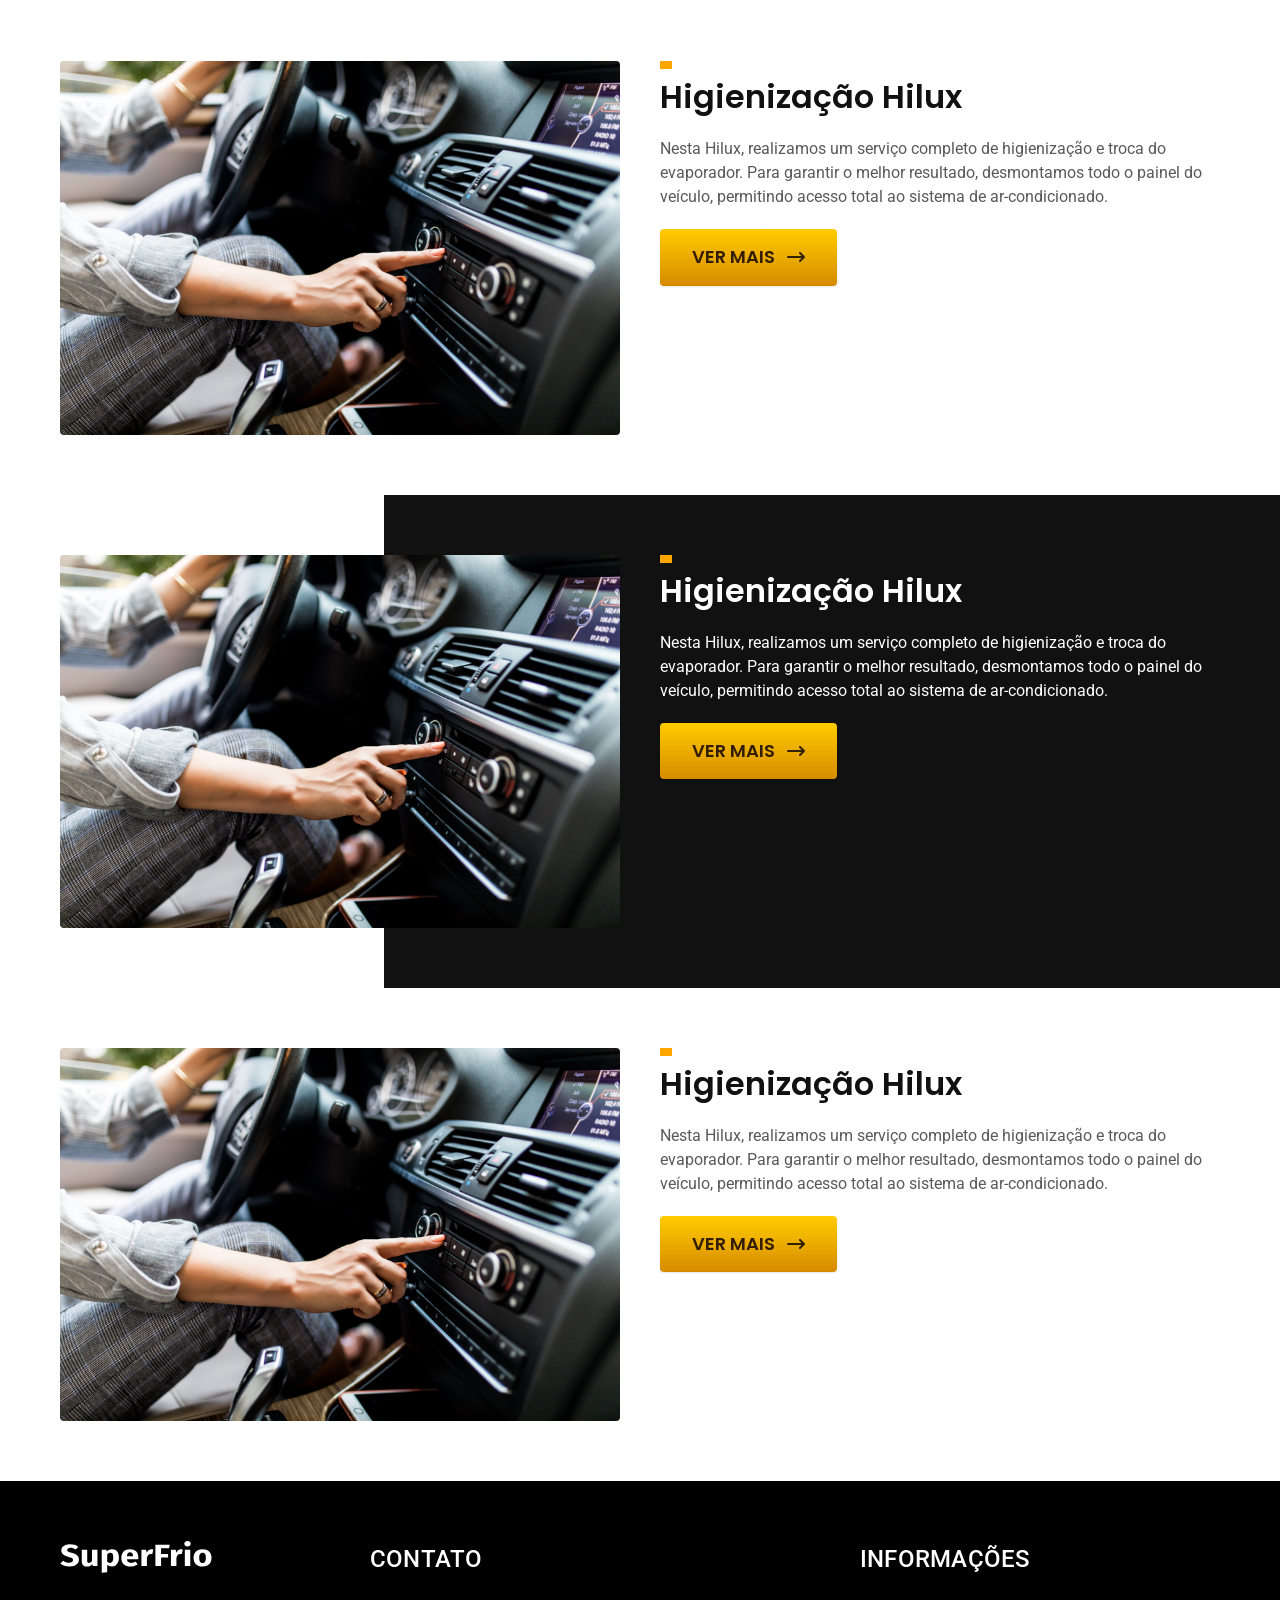
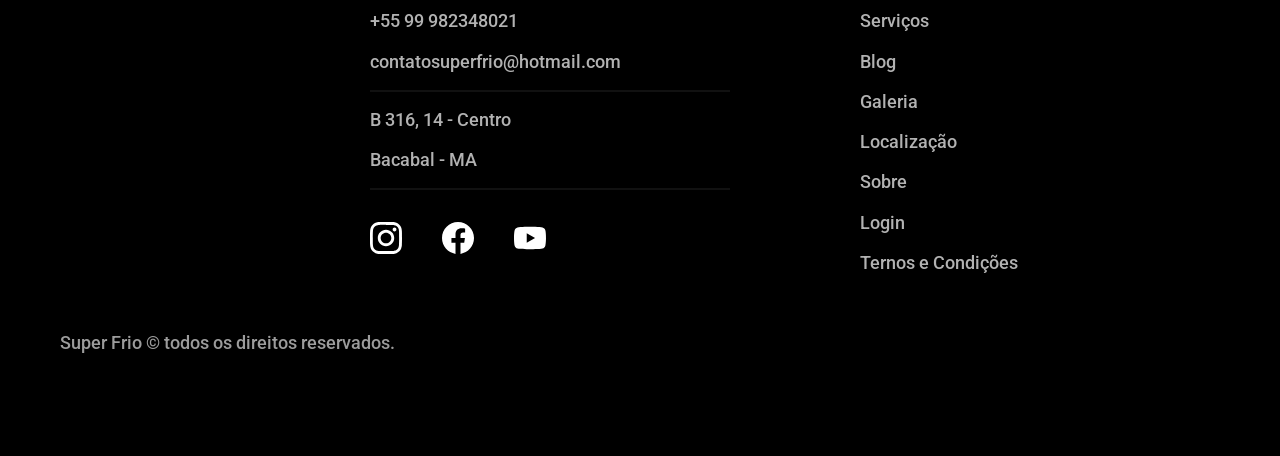
==== commit 8e341e68: "Refatora estrutura do projeto e adiciona sistema de blog com posts" ====
--- a/index.html
+++ b/index.html
@@ -37,7 +37,7 @@
             <ul id="menu" class="header-menu font-1-m cor-0">
               <li><a href="./">Inicio</a></li>
               <li><a href="./servicos.html">Serviço</a></li>
-              <li><a href="./blog.html">Blog</a></li>
+              <li><a href="./blog/index.html">Blog</a></li>
               <li><a href="./galeria.html">Galeria</a></li>
               <li><a href="./localizacao.html">Localização</a></li>
               <li><a href="./sobre.html">Sobre</a></li>
@@ -216,7 +216,7 @@
                 nosso blog.
               </p>
             </div>
-            <a href="./blog.html" class="font-1-s blog-link cor-p1">
+            <a href="./blog/index.html" class="font-1-s blog-link cor-p1">
               veja todos os posts
             </a>
           </header>
@@ -224,7 +224,7 @@
           <div class="blog-lista">
             <article class="blog-item">
               <img
-                src="./img//recarga-gas.jpg"
+                src="./img/painel.jpg"
                 alt="Recarga de gás no ar-condicionado automotivo"
               />
               <div class="blog-item-conteudo">
@@ -237,13 +237,15 @@
                   mais comuns e essenciais para manter o sistema de
                   climatização...
                 </p>
-                <a href="#" class="blog-saiba link">Saiba mais</a>
+                <a href="./blog/posts/recarga-gas.html" class="blog-saiba link"
+                  >Saiba mais</a
+                >
               </div>
             </article>
 
             <article class="blog-item">
               <img
-                src="./img//recarga-gas.jpg"
+                src="./img/painel.jpg"
                 alt="Recarga de gás no ar-condicionado automotivo"
               />
               <div class="blog-item-conteudo">
@@ -259,7 +261,7 @@
             </article>
             <article class="blog-item blog-item-destaque">
               <img
-                src="./img//recarga-gas.jpg"
+                src="./img/painel.jpg"
                 alt="Recarga de gás no ar-condicionado automotivo"
               />
               <div class="blog-item-conteudo">
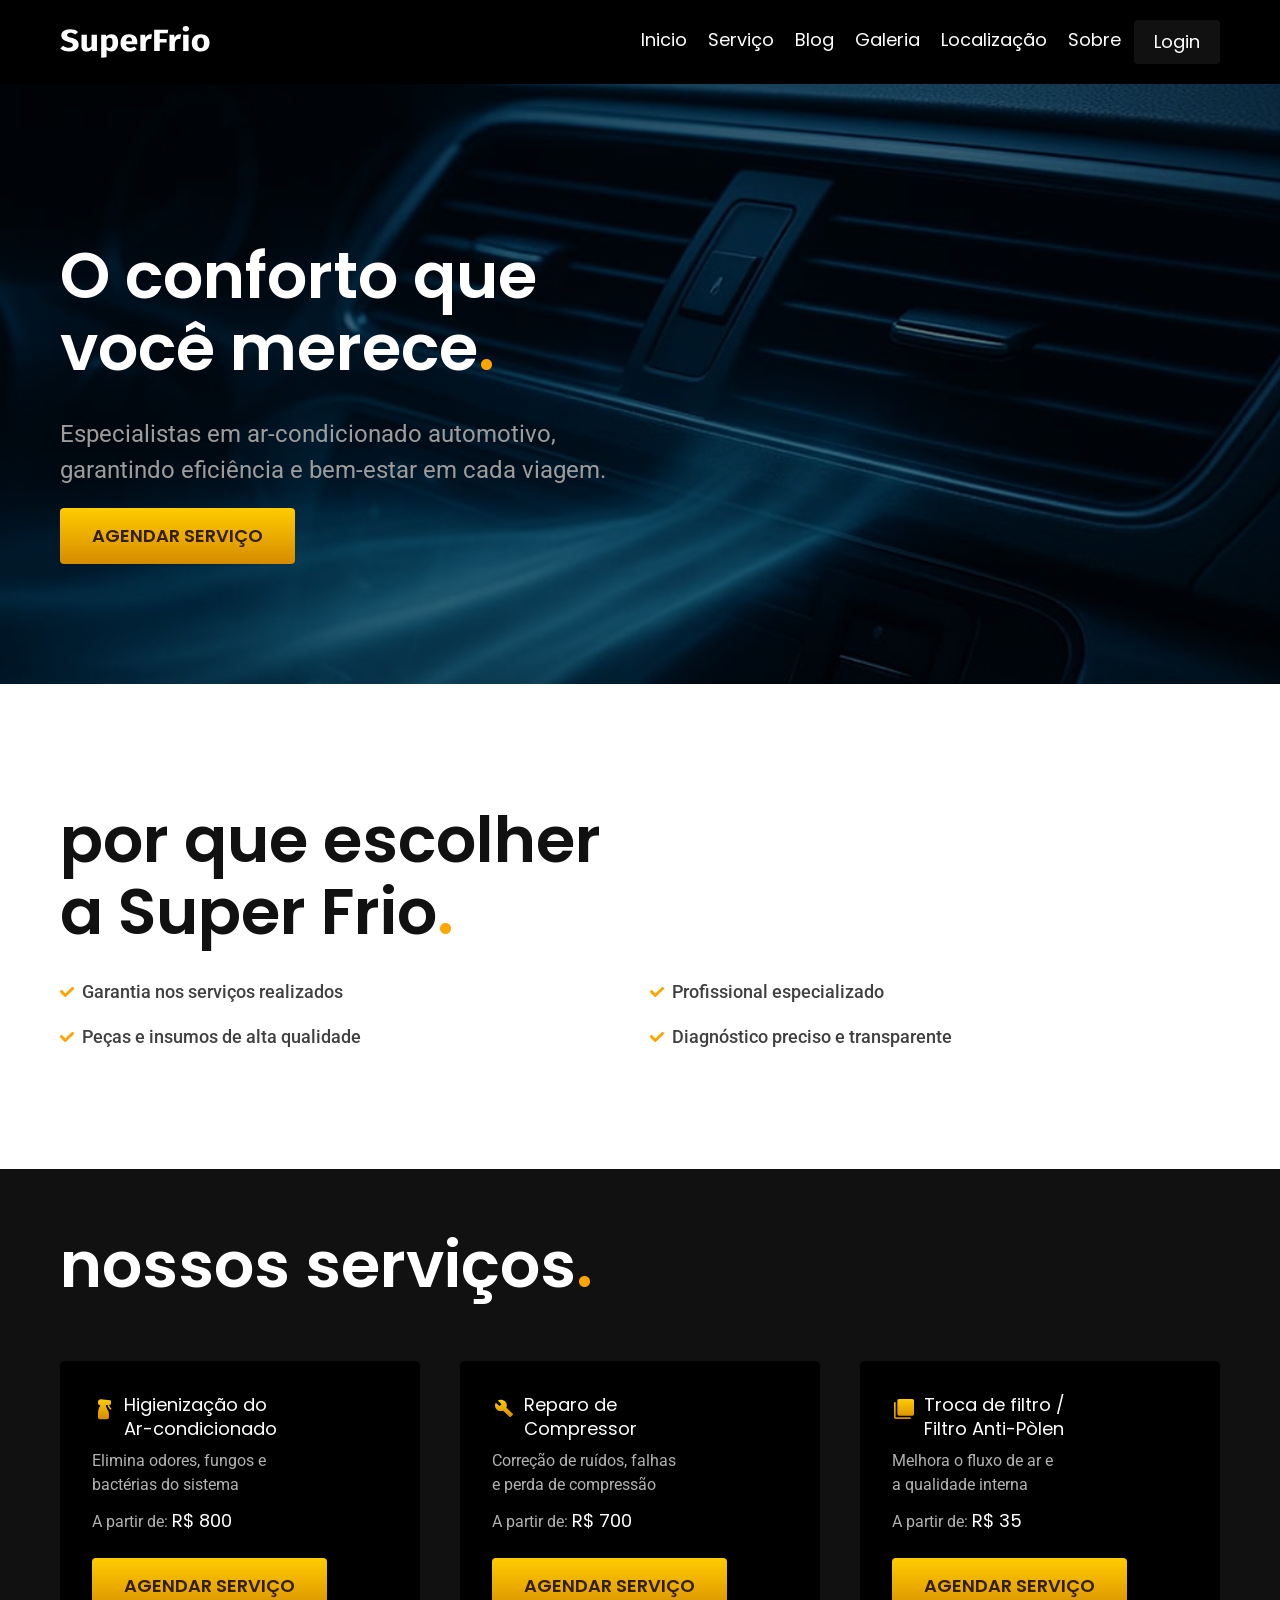
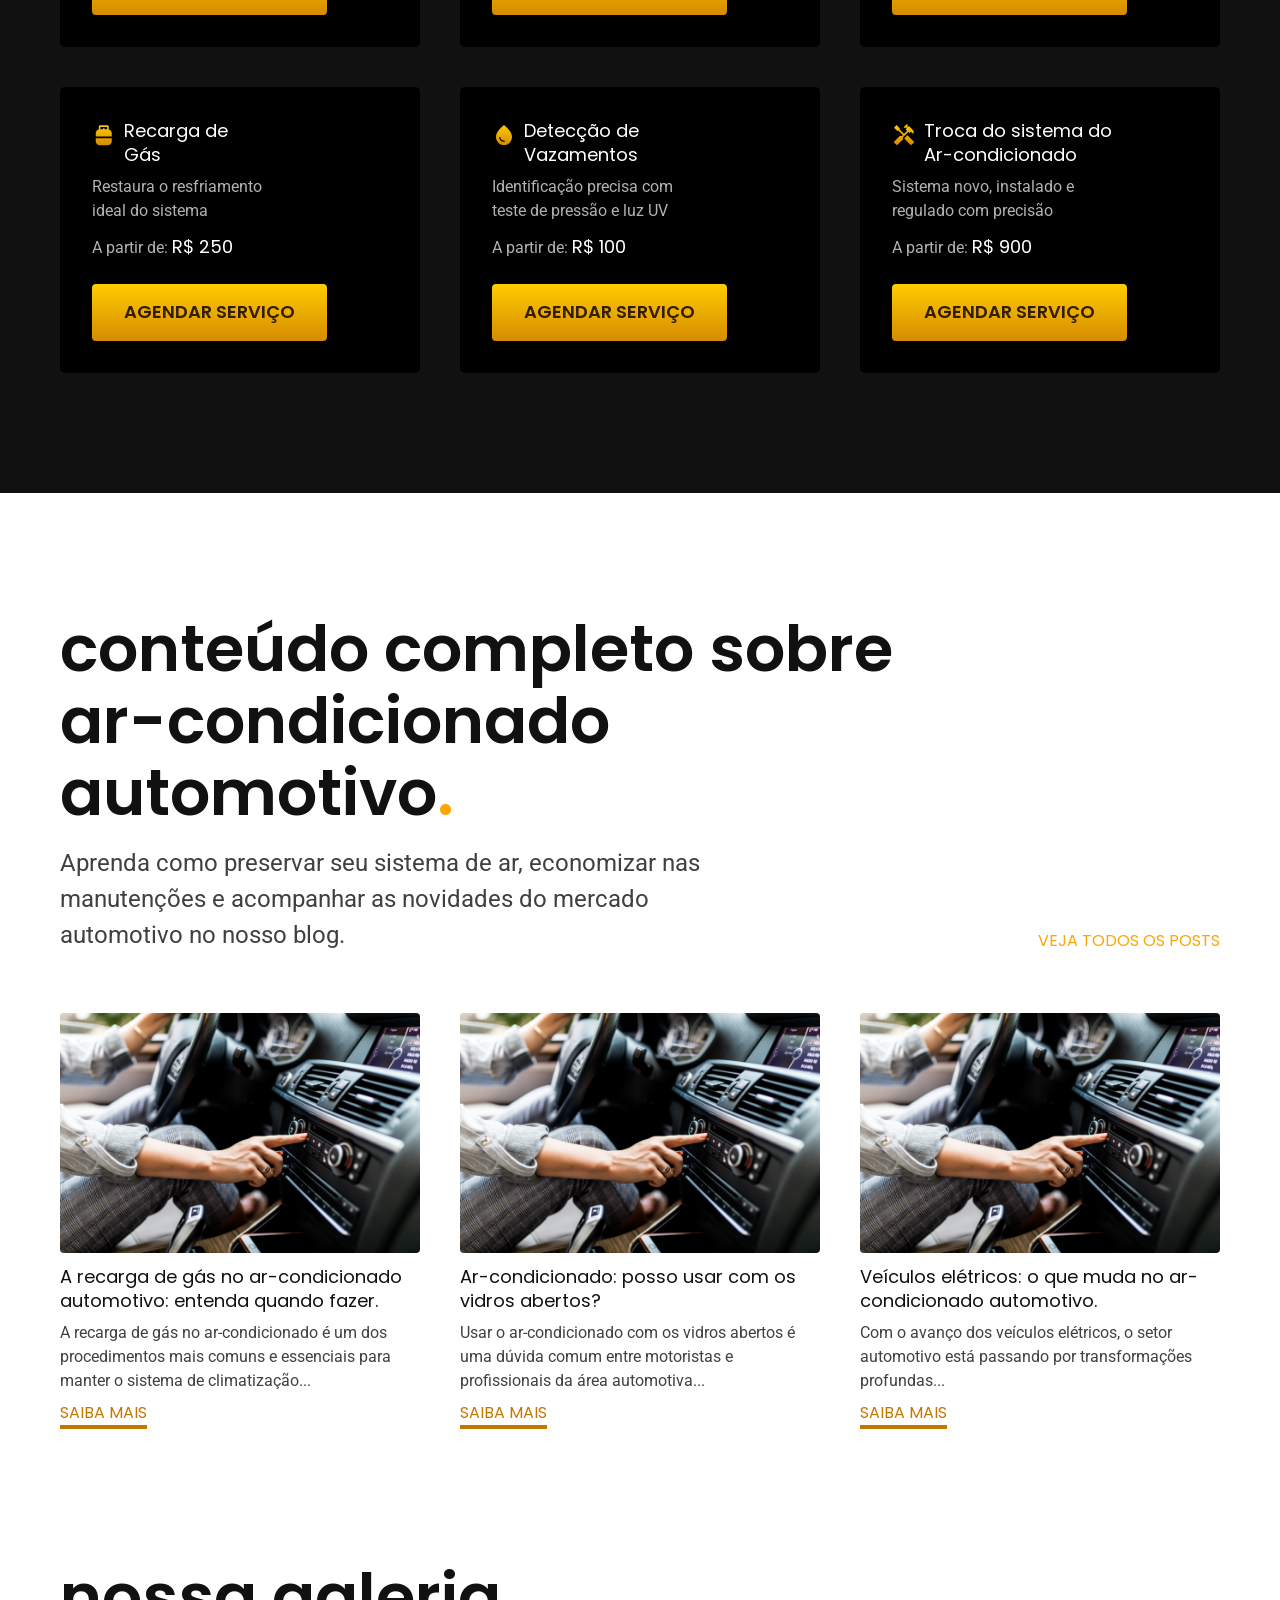
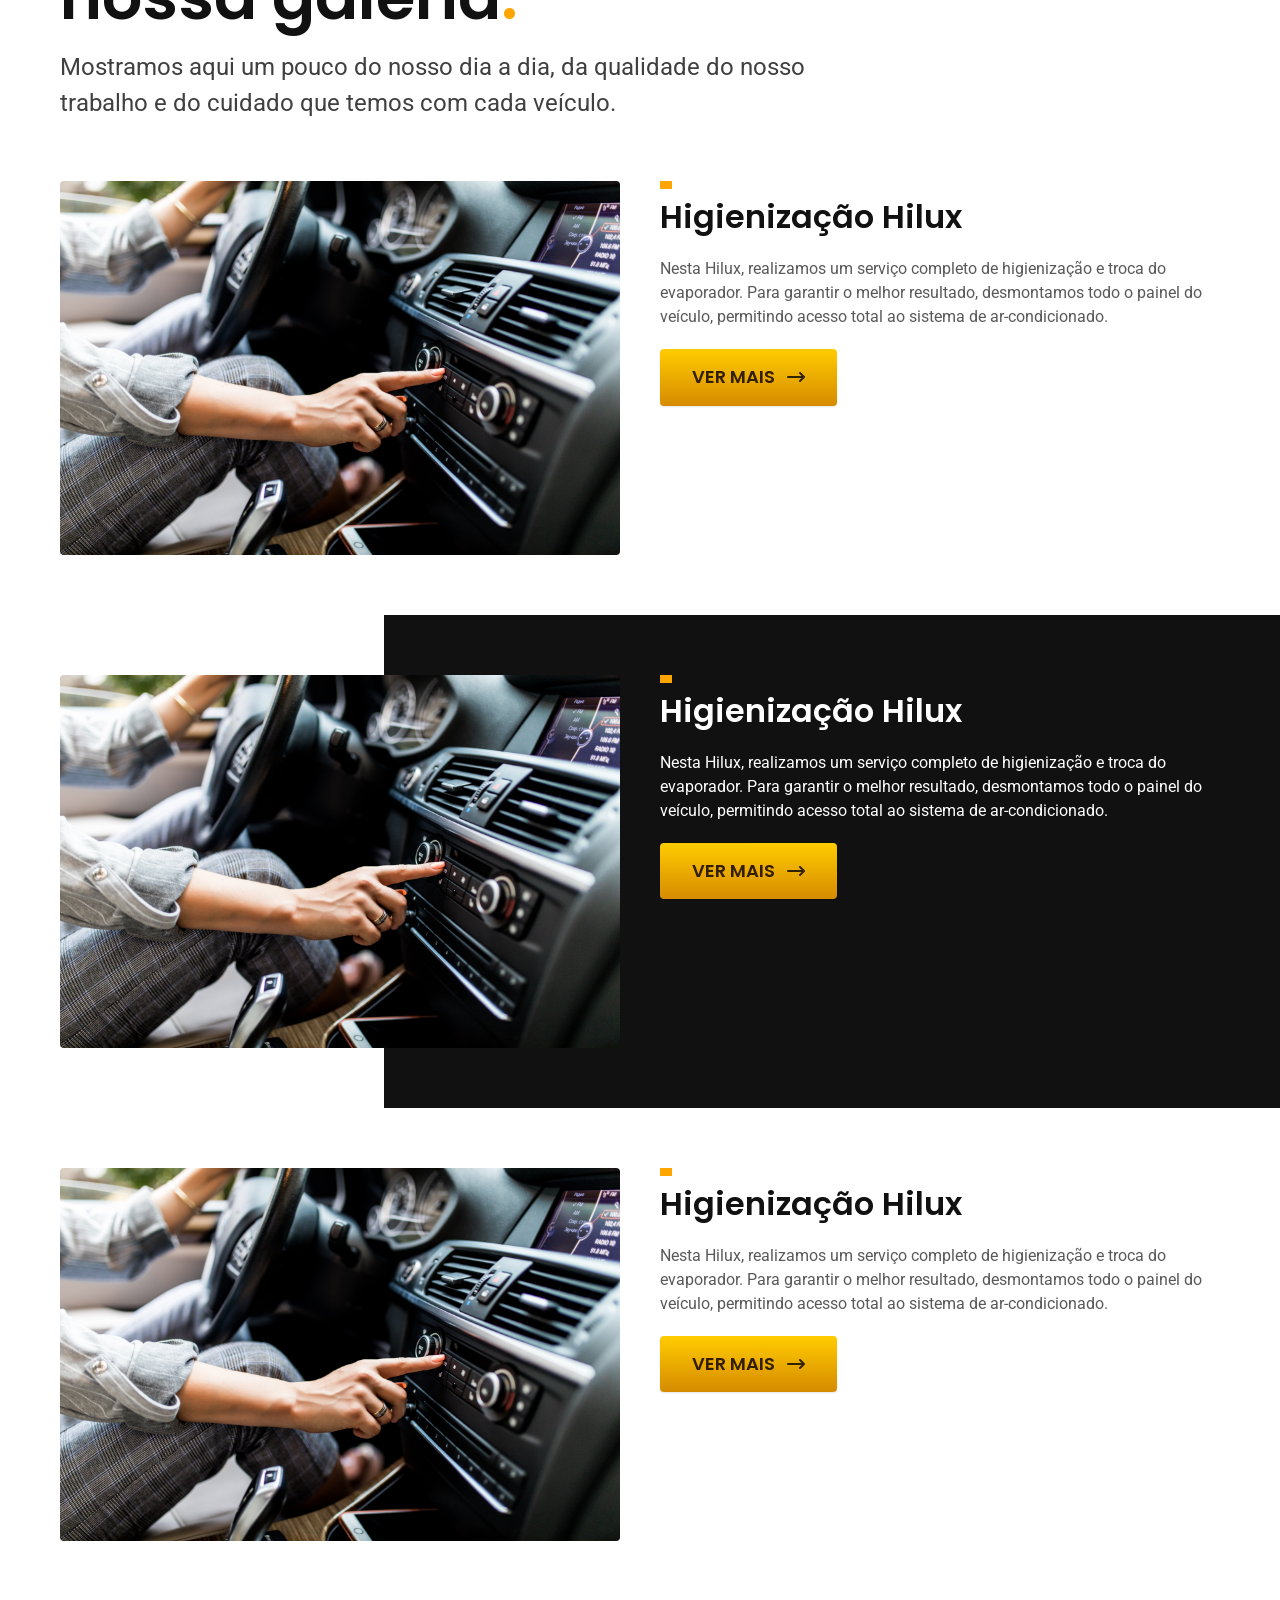
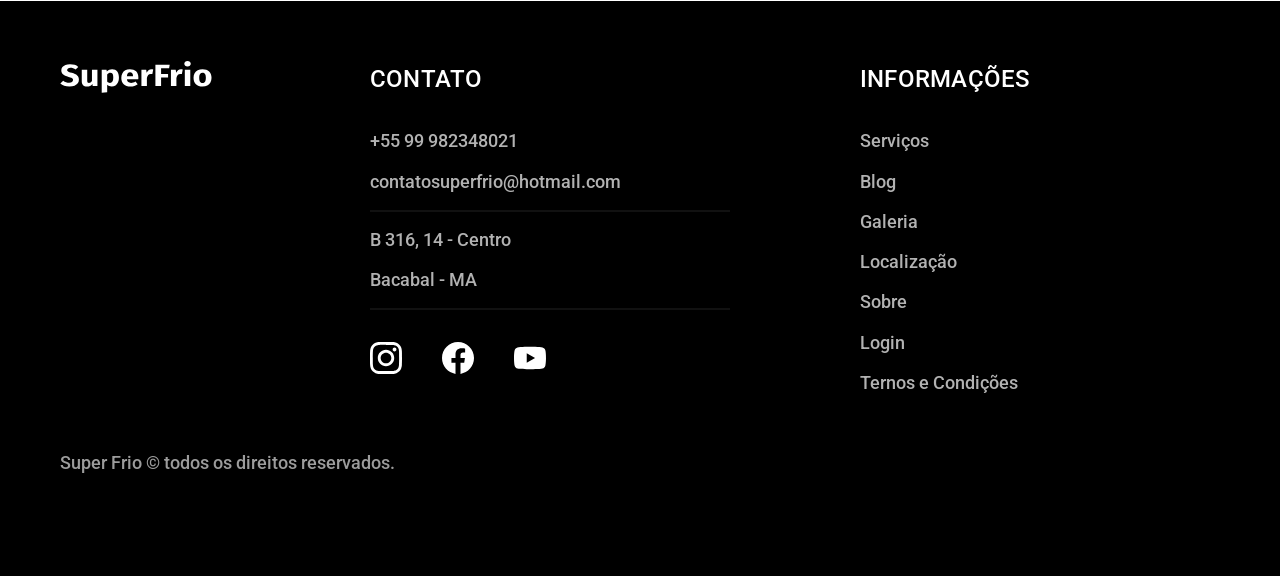
==== commit 46c1f55a: "refactor: aplica titulo-bg e container na secao de titulo" ====
--- a/index.html
+++ b/index.html
@@ -84,8 +84,8 @@
       </section>
 
       <section class="servico-bg" aria-labelledby="servicos-titulo">
-        <div class="container">
-          <div class="titulo">
+        <div class="titulo-bg">
+          <div class="container">
             <h2 id="servicos-titulo" class="font-1-xxl cor-0">
               nossos serviços<span class="cor-p1">.</span>
             </h2>
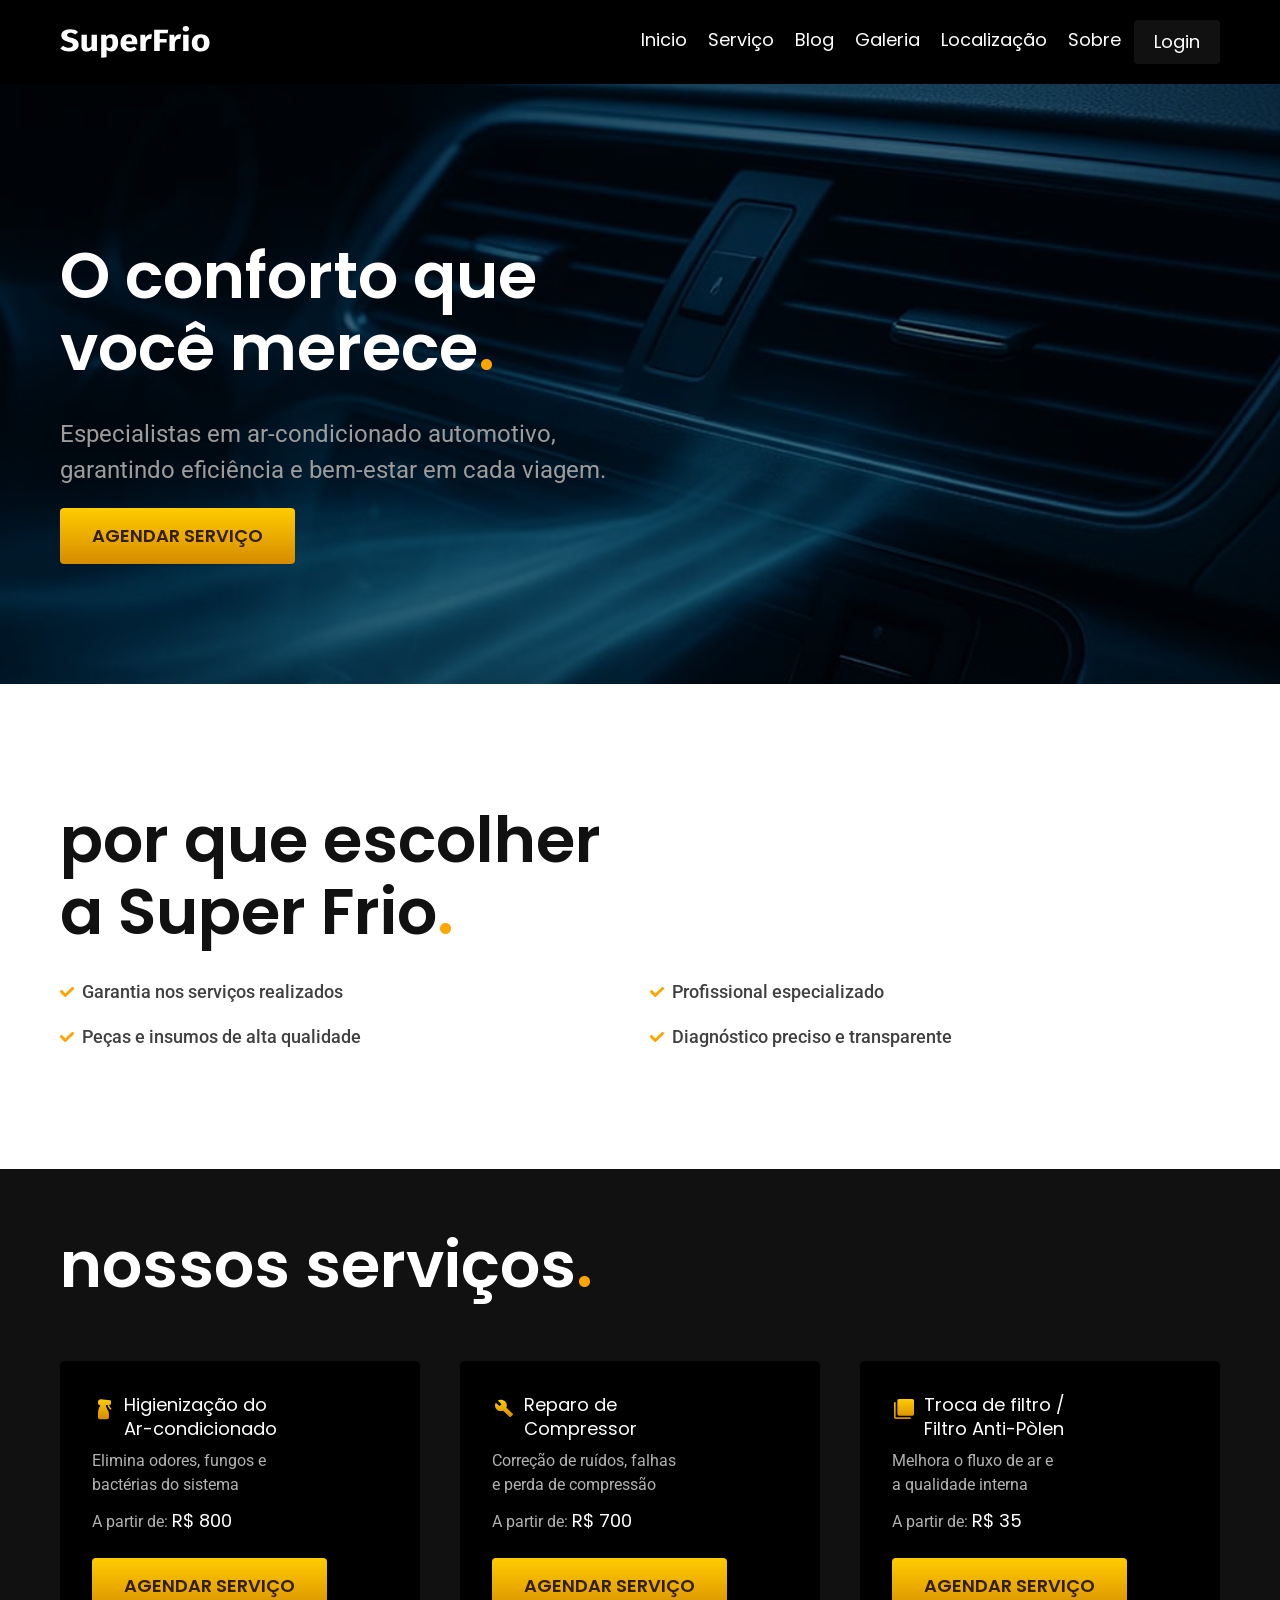
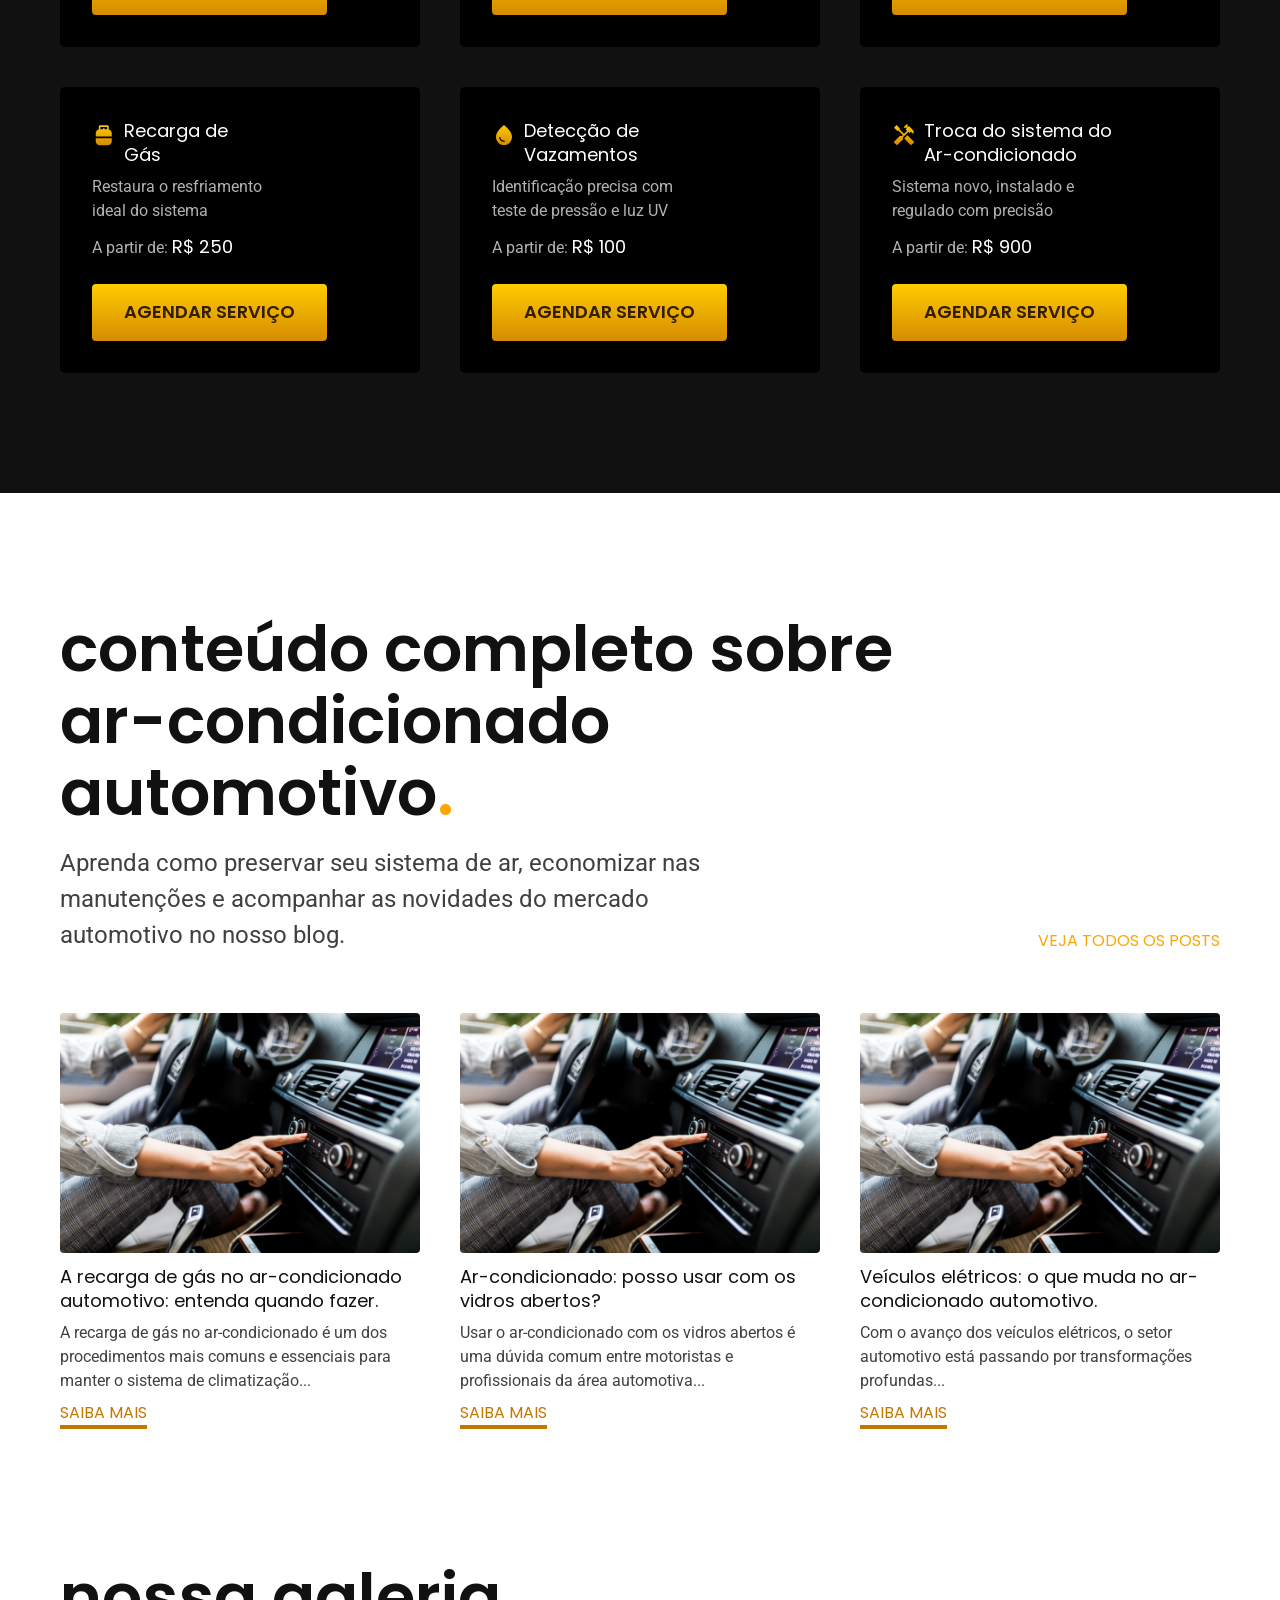
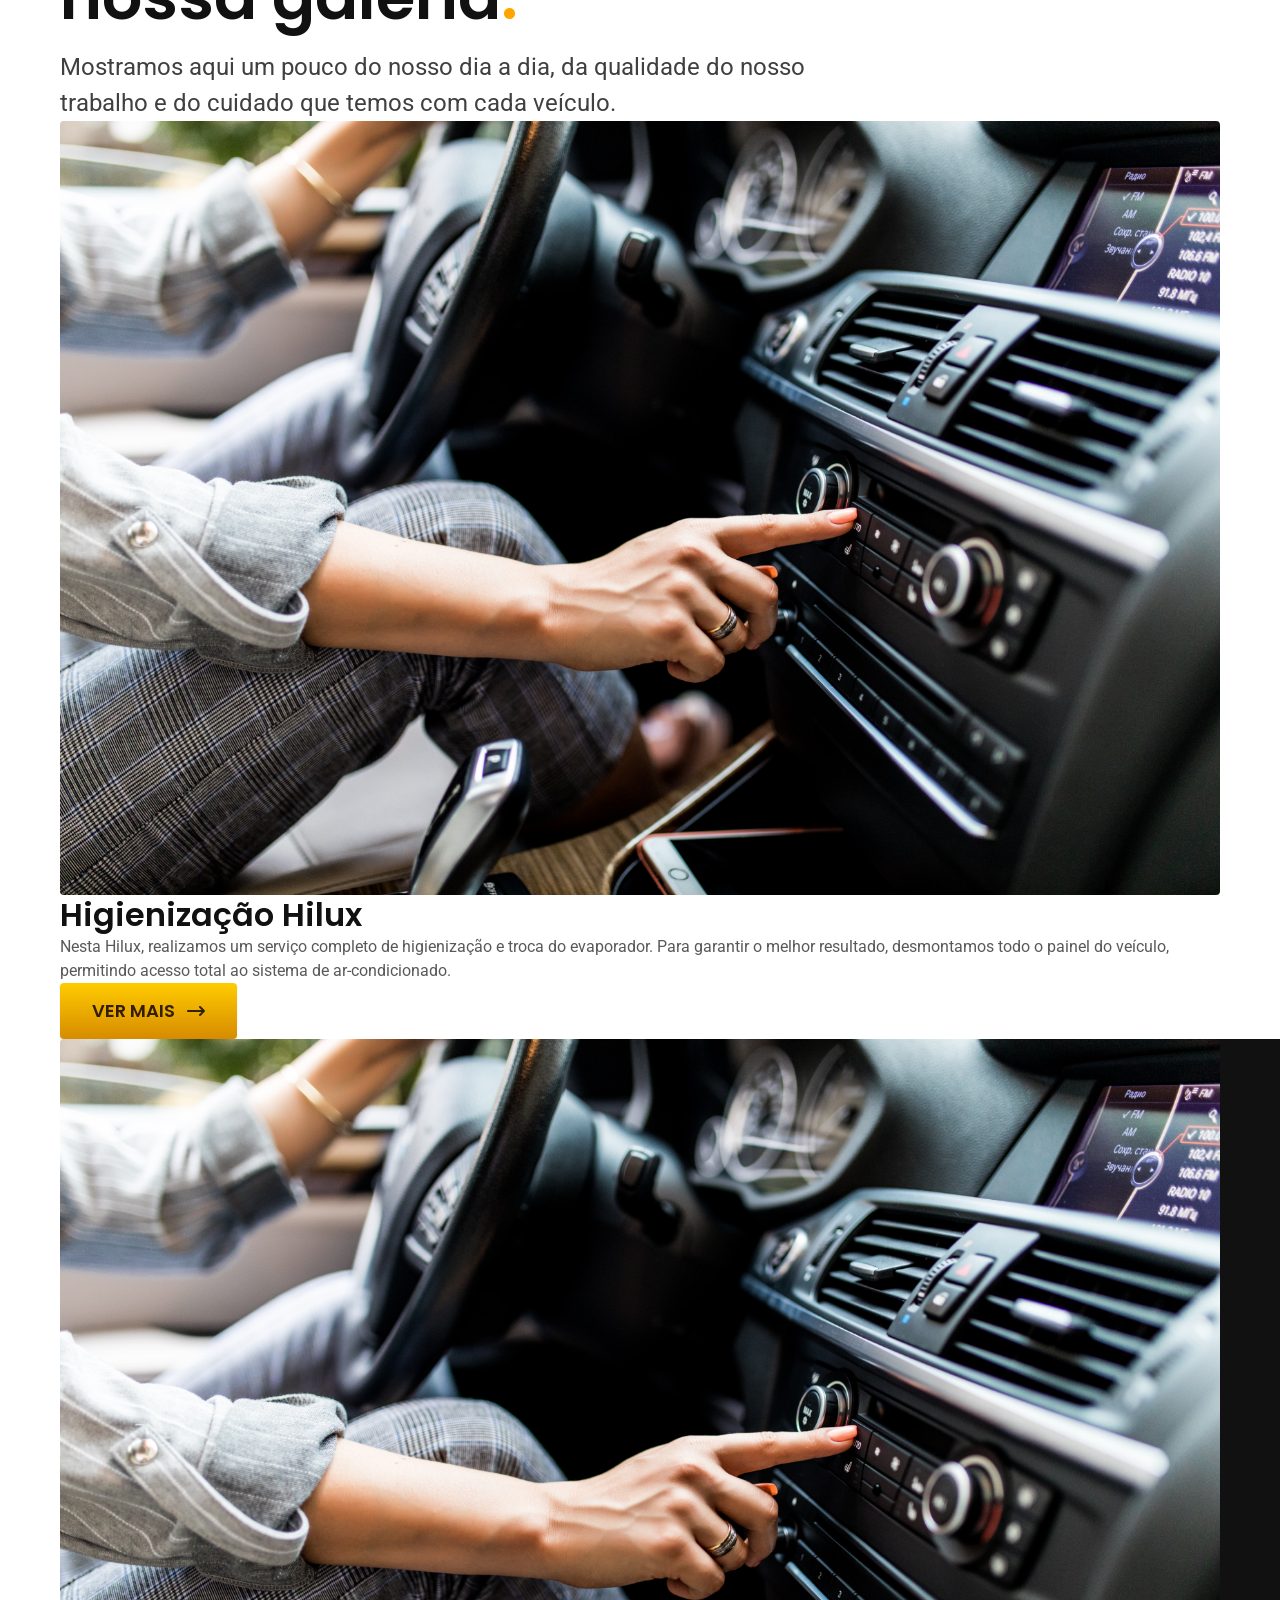
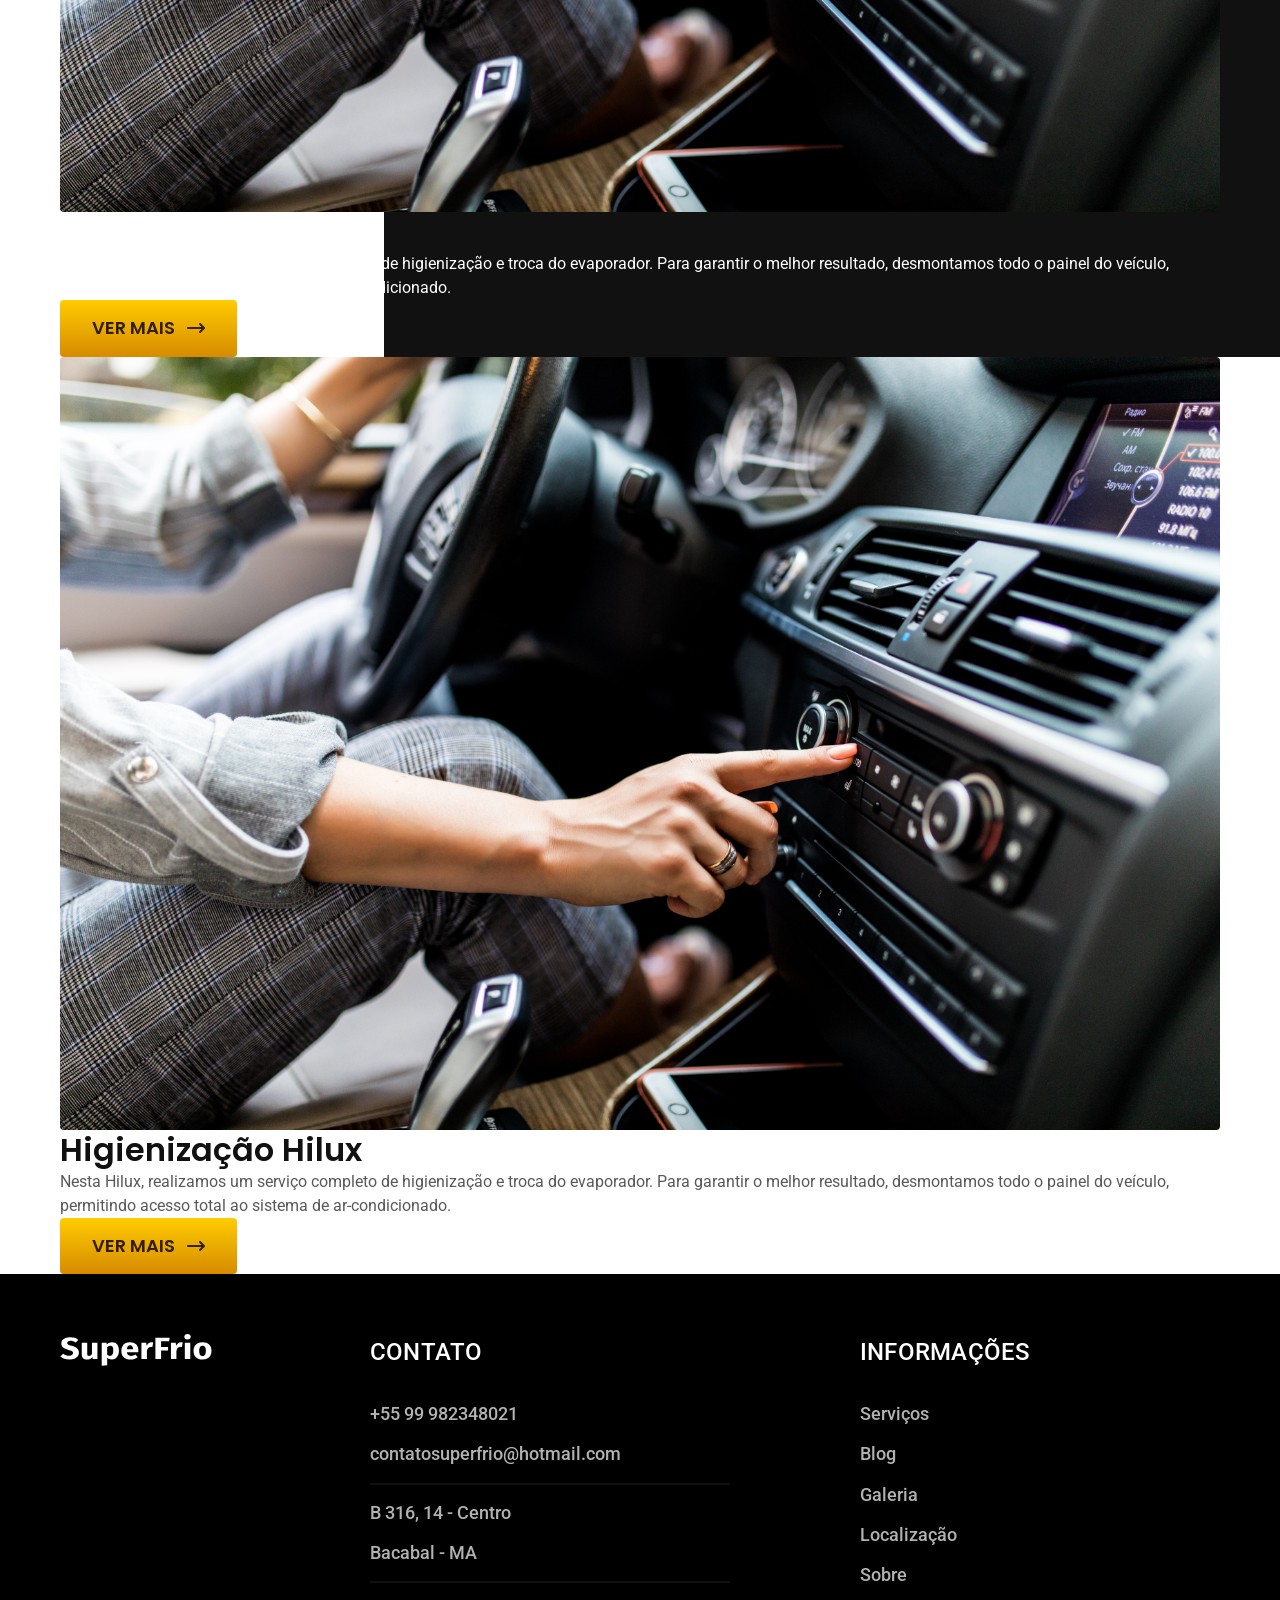
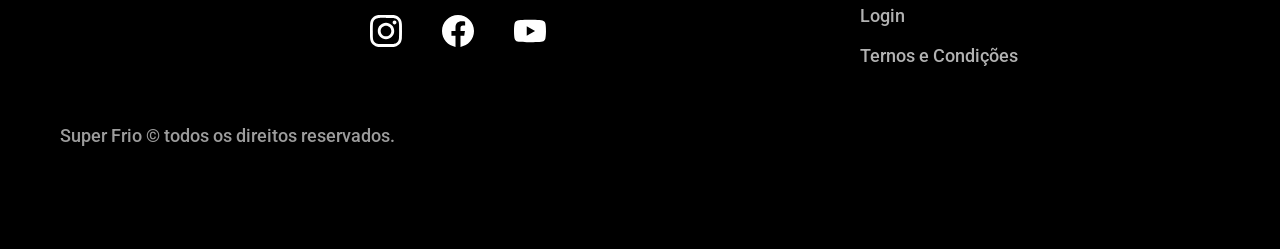
==== commit 481e961d: "refactor: adiciona classe galeria-item na estrutura da galeria" ====
--- a/index.html
+++ b/index.html
@@ -279,11 +279,11 @@
         </div>
       </section>
 
-      <section aria-labelledby="galeria-titulo">
+      <section class="galeria-section" aria-labelledby="galeria-titulo">
         <header class="galeria-header container">
           <div>
             <h1 id="galeria-titulo" class="font-1-xxl">
-              nossa galeria<pan class="cor-p1">.</pan>
+              nossa galeria<span class="cor-p1">.</span>
             </h1>
             <p class="font-2-l cor-9">
               Mostramos aqui um pouco do nosso dia a dia, da qualidade do nosso
@@ -293,7 +293,7 @@
           </div>
         </header>
 
-        <div class="galeria container">
+        <div class="galeria-item container">
           <div class="galeria-imagem">
             <img src="./img/painel.jpg" alt="" />
           </div>
@@ -311,7 +311,7 @@
         </div>
 
         <div class="galeria-bg">
-          <div class="galeria container">
+          <div class="galeria-item container">
             <div class="galeria-imagem">
               <img src="./img/painel.jpg" alt="" />
             </div>
@@ -329,7 +329,7 @@
           </div>
         </div>
 
-        <div class="galeria container">
+        <div class="galeria-item container">
           <div class="galeria-imagem">
             <img src="./img/painel.jpg" alt="" />
           </div>
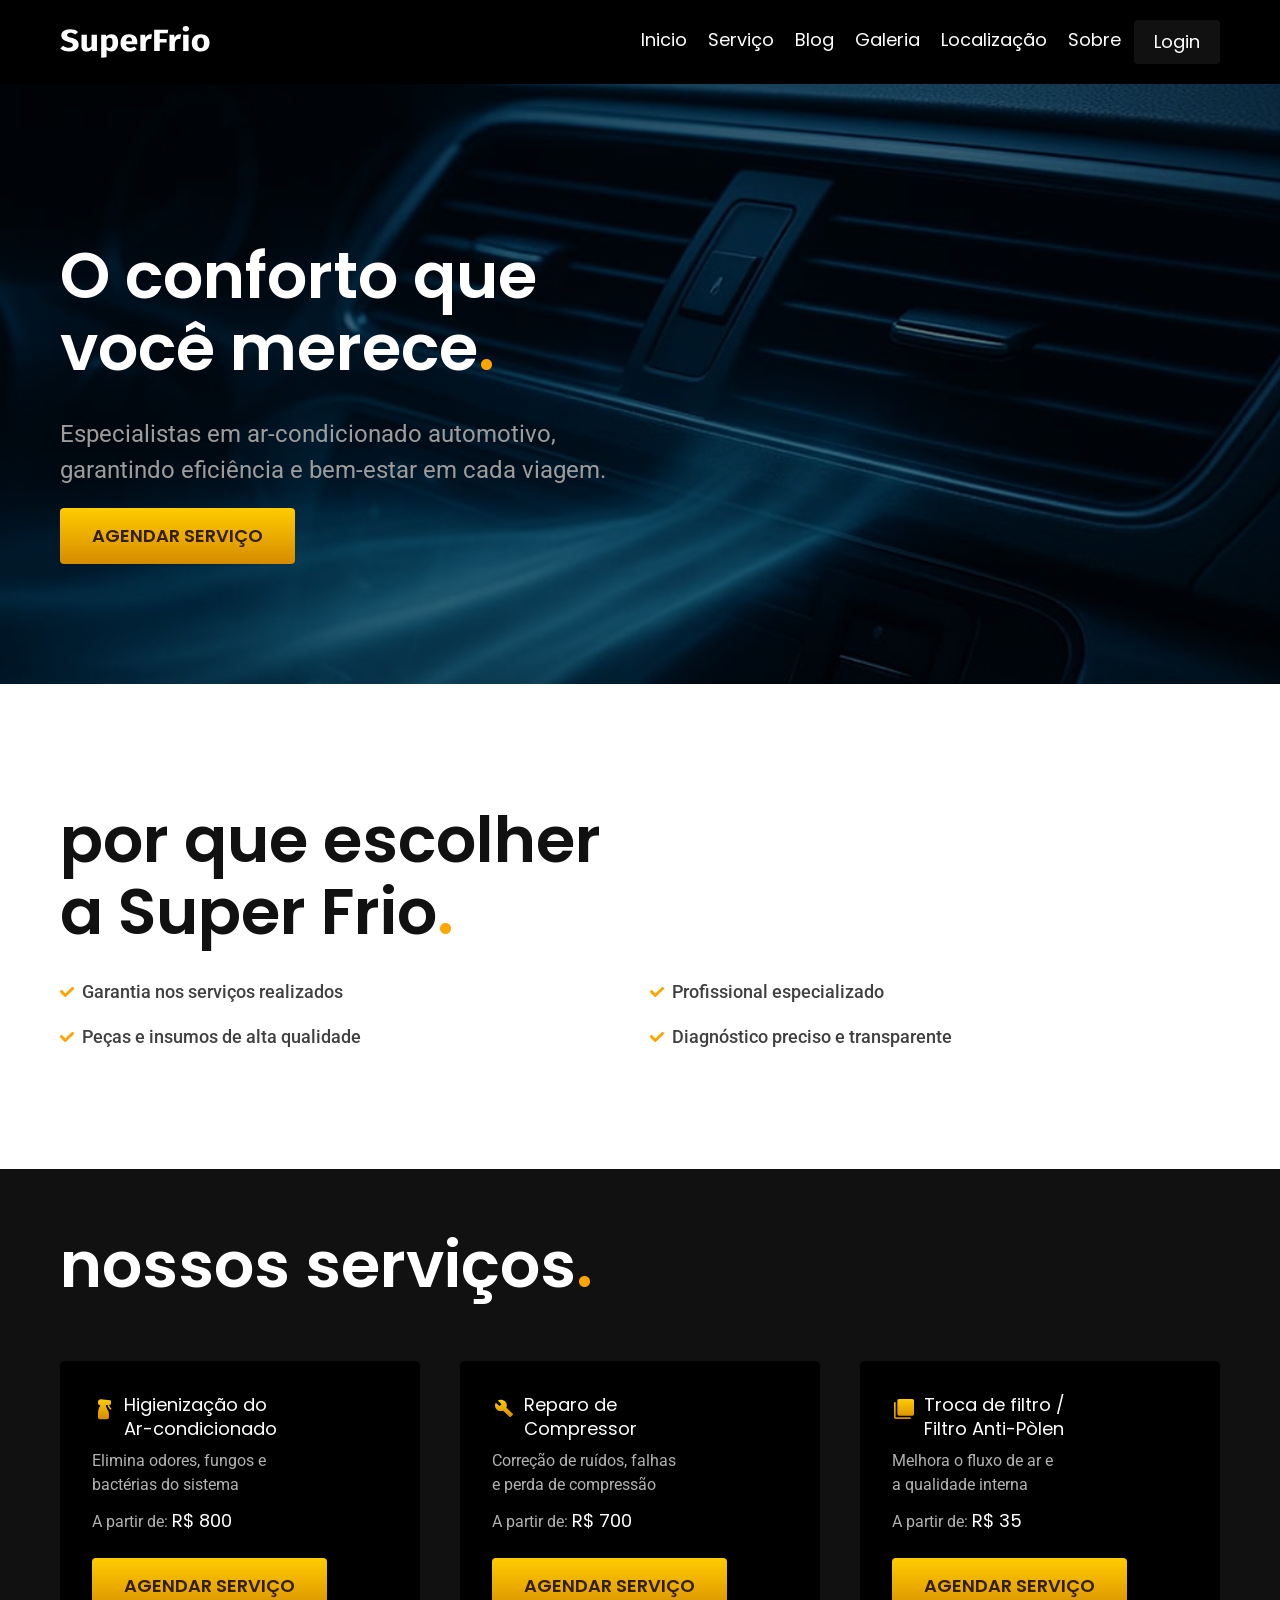
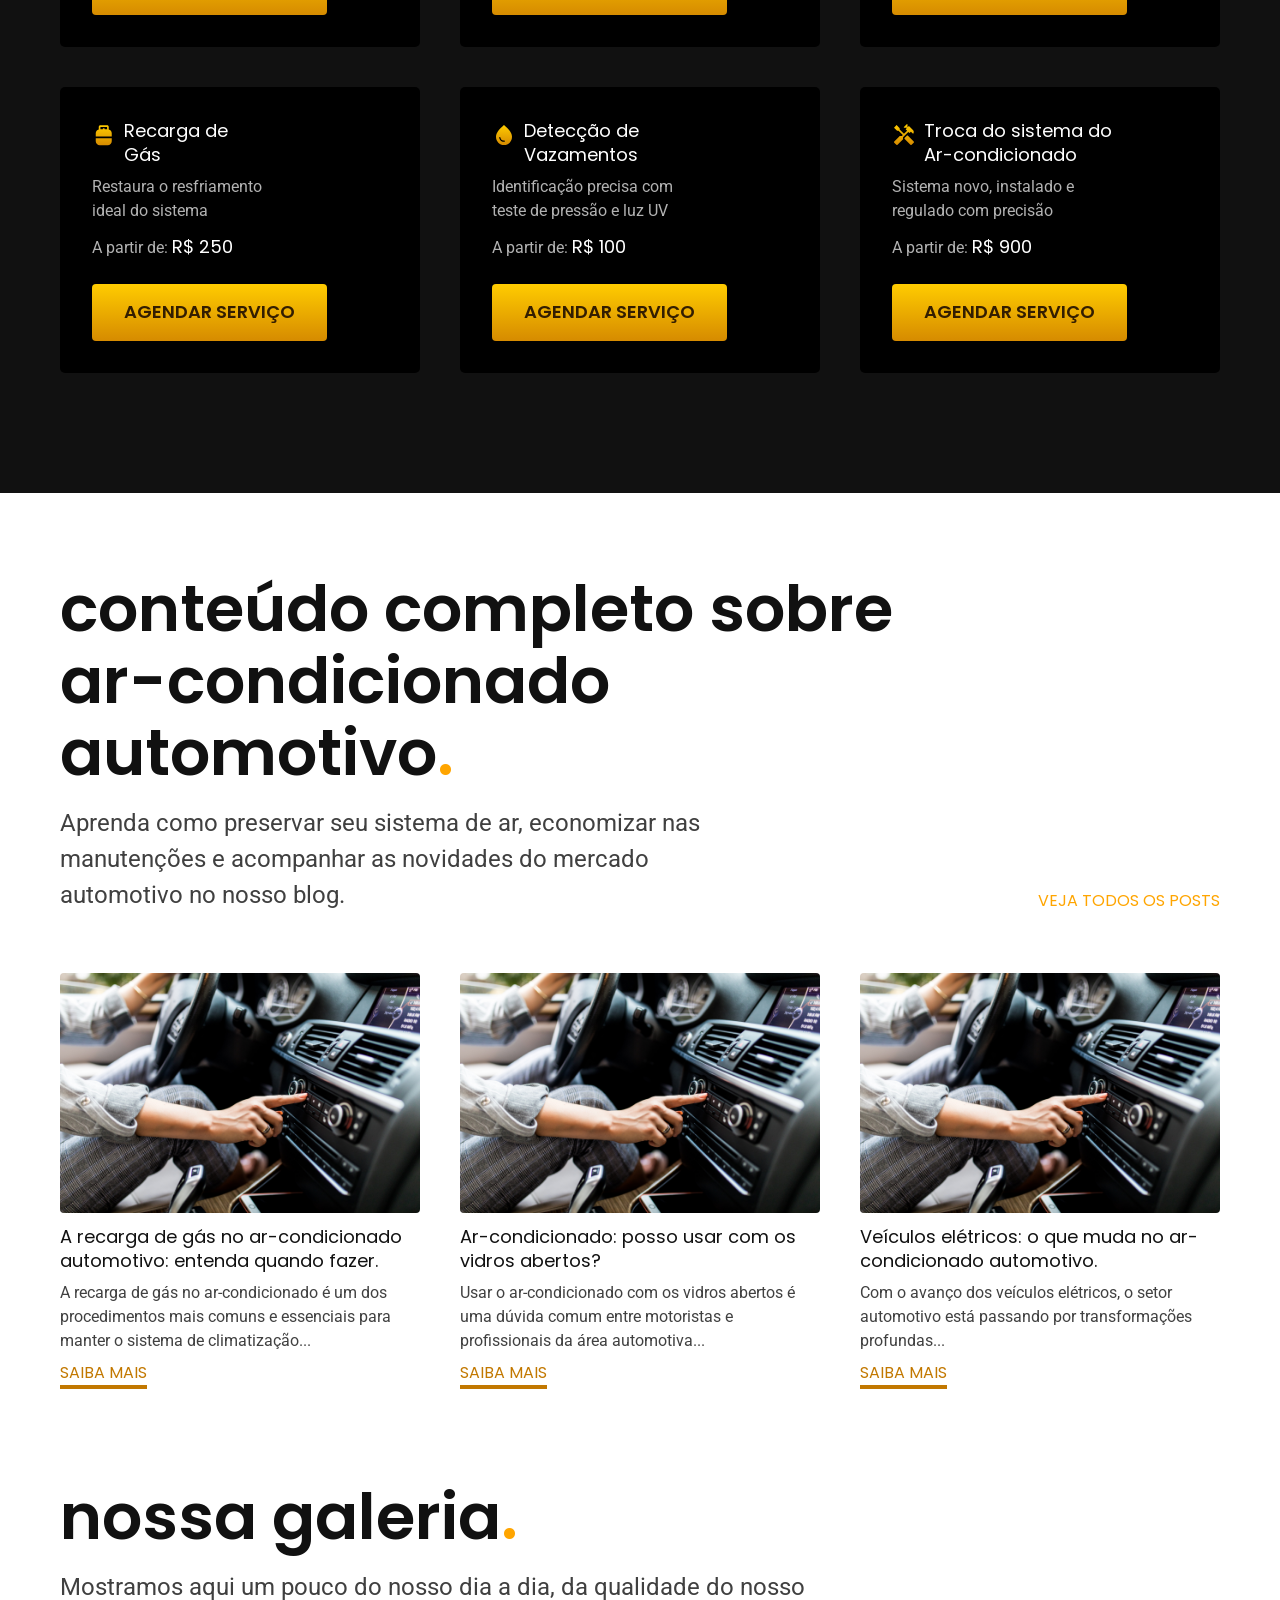
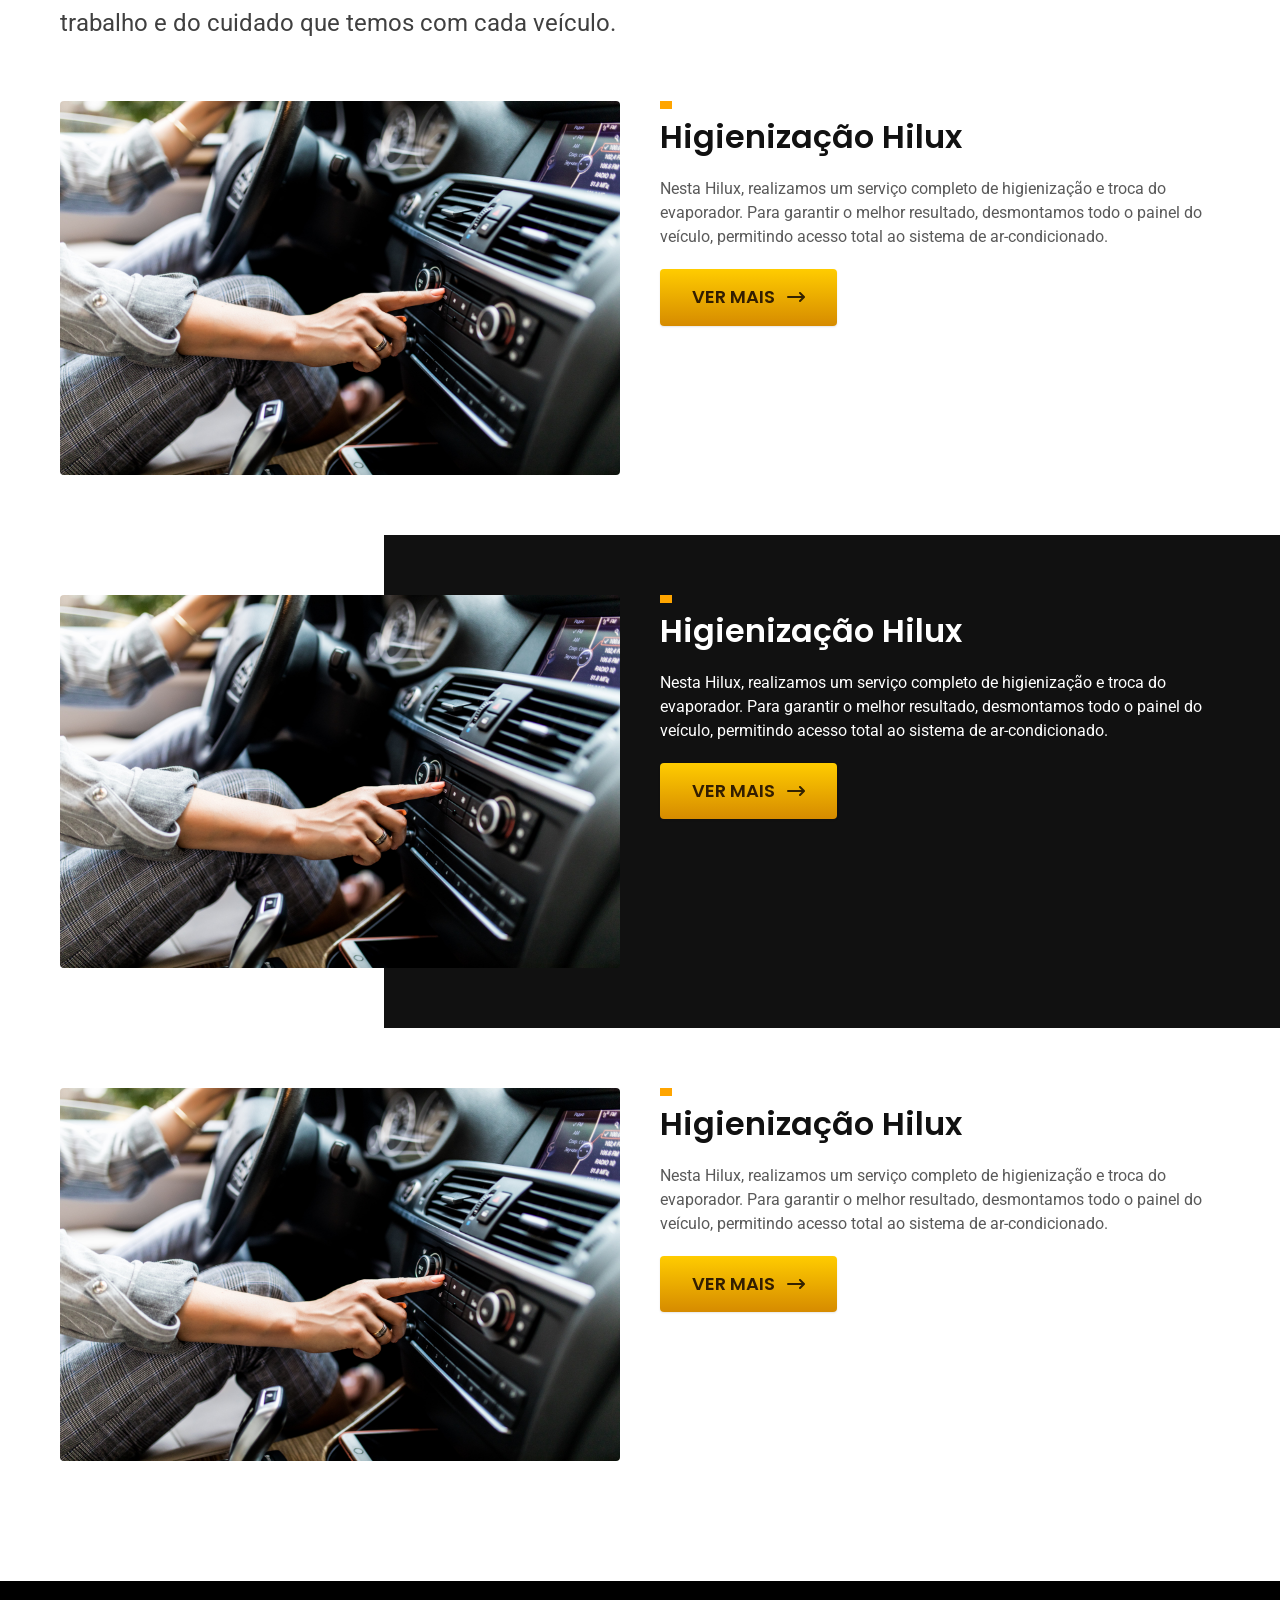
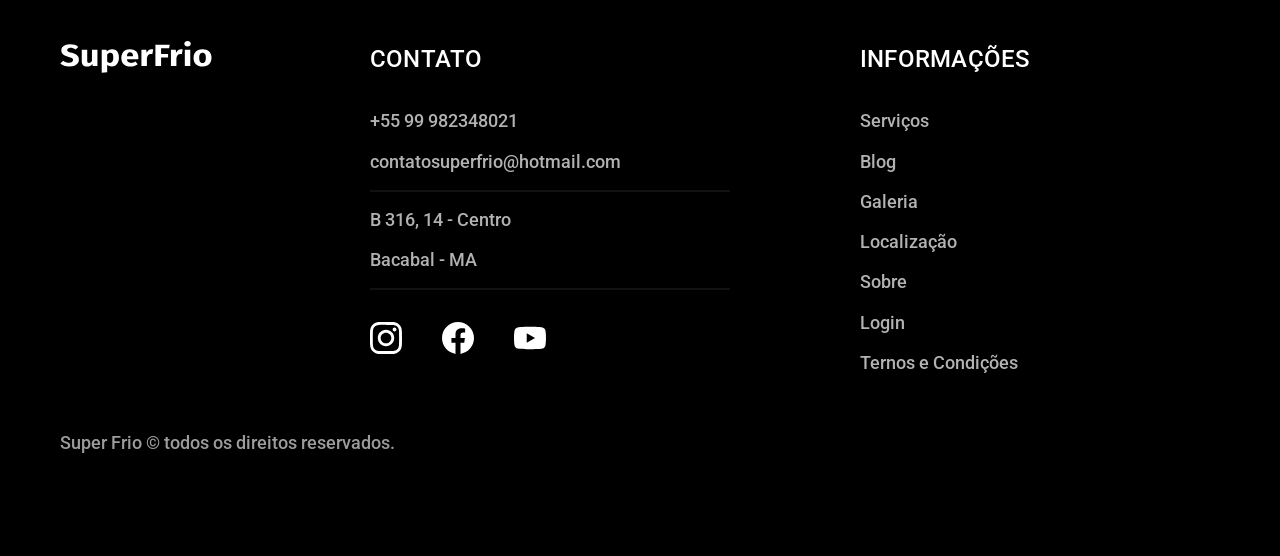
==== commit 4d7375c0: "feat: adiciona id servicos para navegação por ancora" ====
--- a/index.html
+++ b/index.html
@@ -83,7 +83,11 @@
         </div>
       </section>
 
-      <section class="servico-bg" aria-labelledby="servicos-titulo">
+      <section
+        id="servicos"
+        class="servico-bg"
+        aria-labelledby="servicos-titulo"
+      >
         <div class="titulo-bg">
           <div class="container">
             <h2 id="servicos-titulo" class="font-1-xxl cor-0">
--- a/css/styles.css
+++ b/css/styles.css
@@ -8,9 +8,13 @@
 /* Utilidades */
 @import "./utilidades/componentes.css";
 
-/* Hone */
+/* Home */
 @import "./home/introducao.css";
 @import "./home/beneficios.css";
 @import "./home/servicos.css";
-@import "./home/blog.css";
+@import "./home/blog-preview.css";
 @import "./home/galeria.css";
+
+/* Blog */
+@import "./blog/blog.css";
+@import "./blog/post.css";
